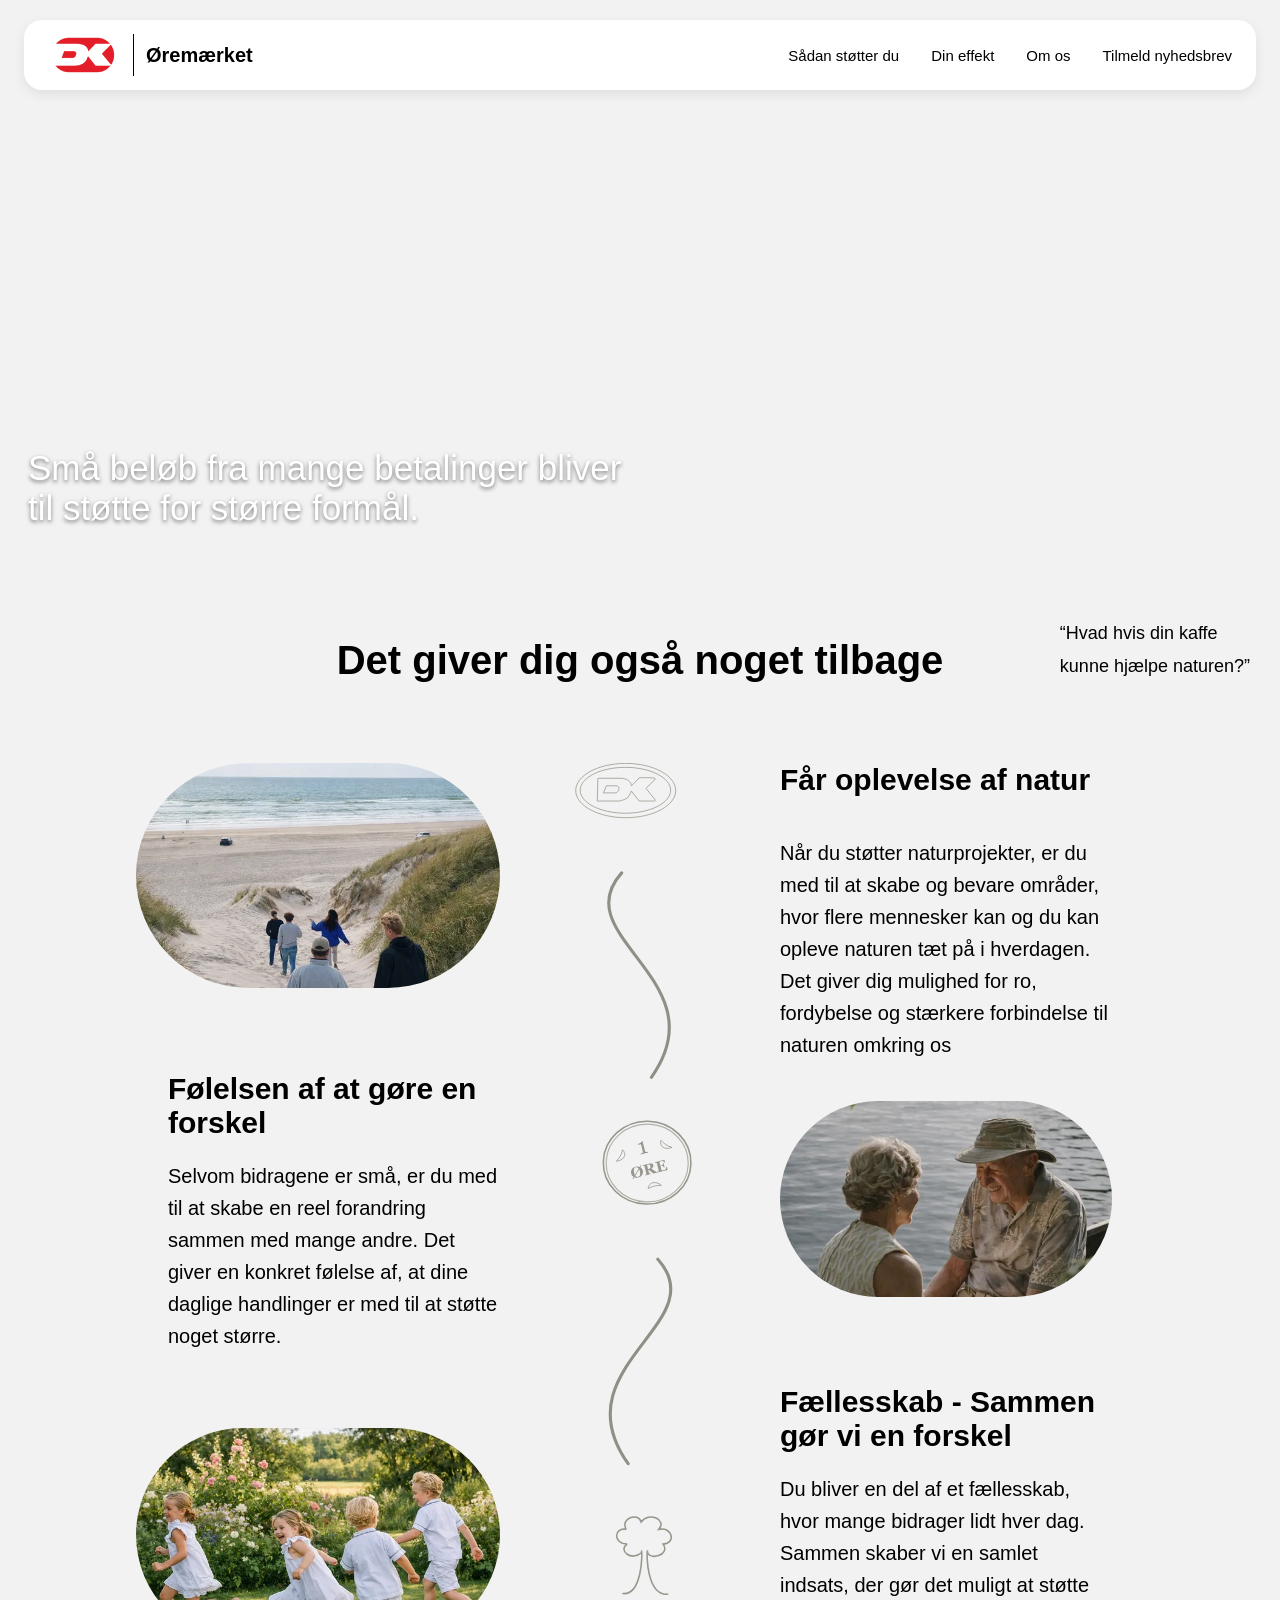
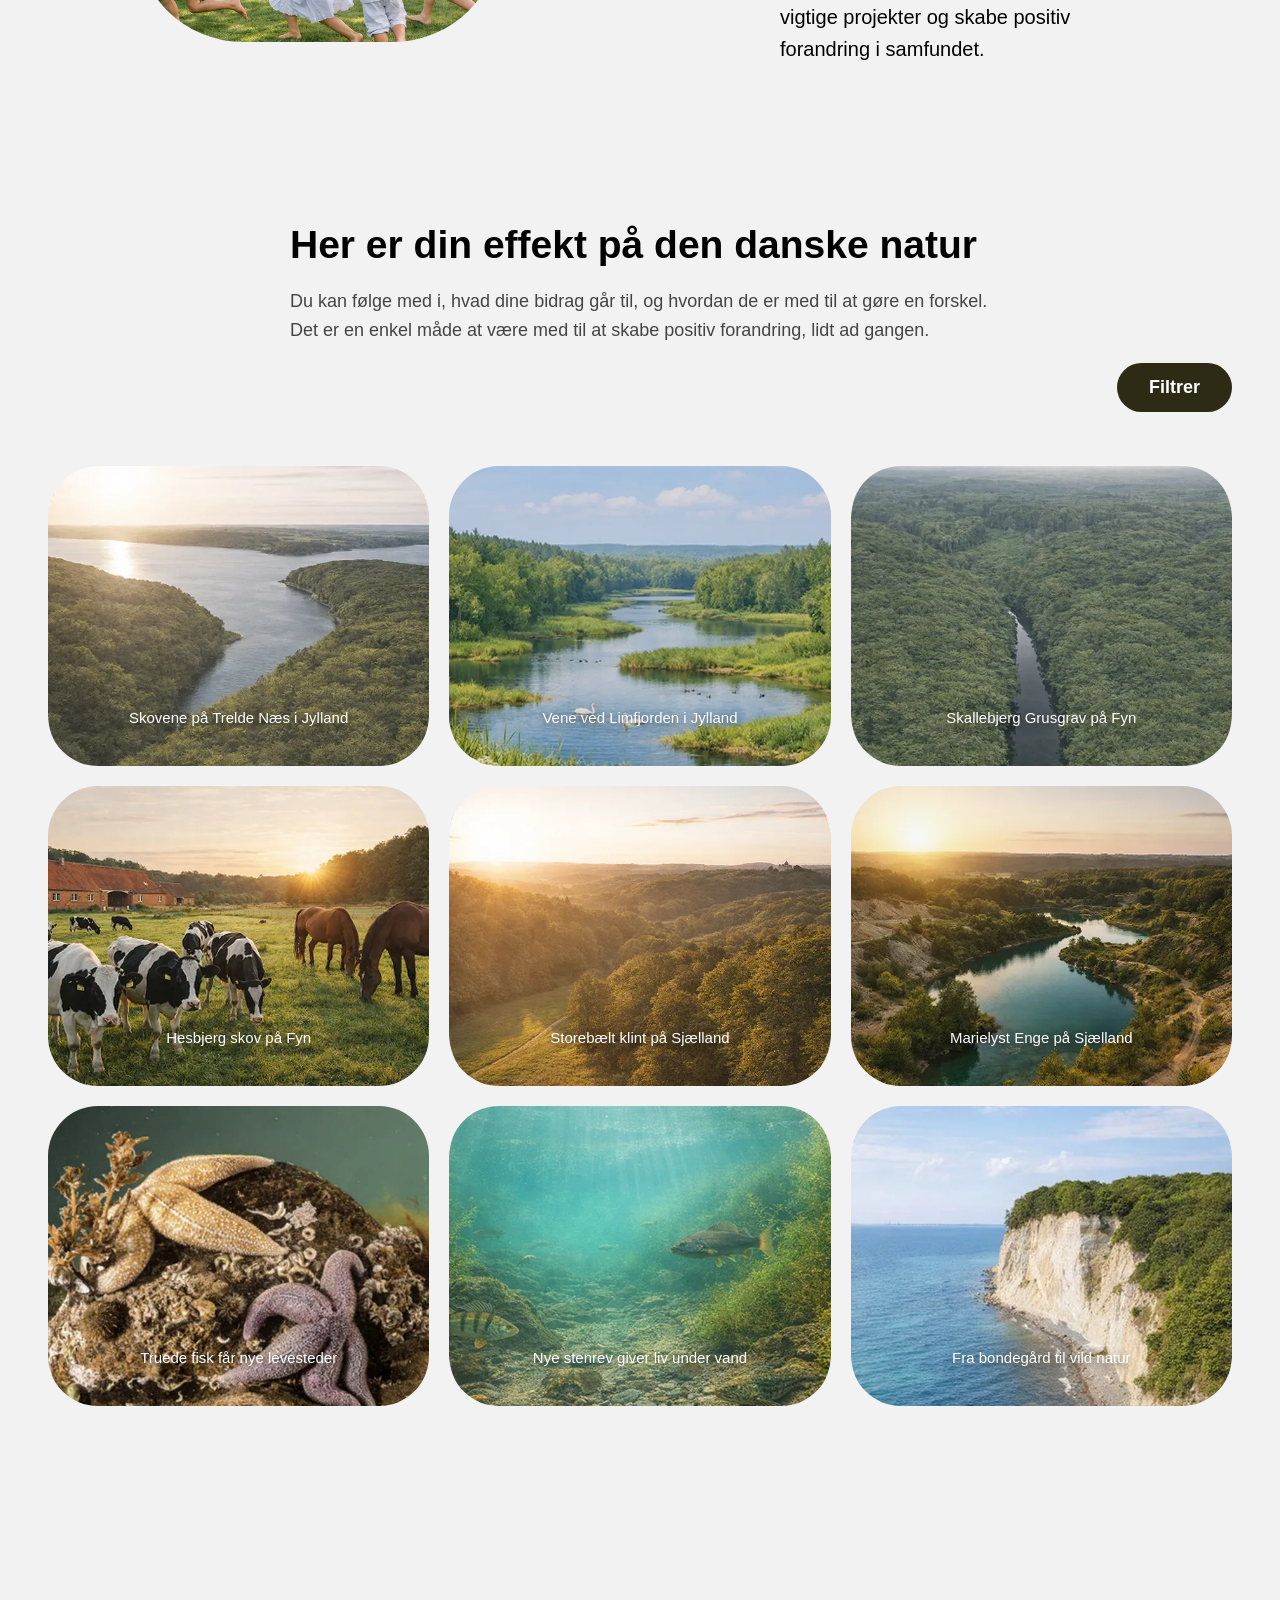
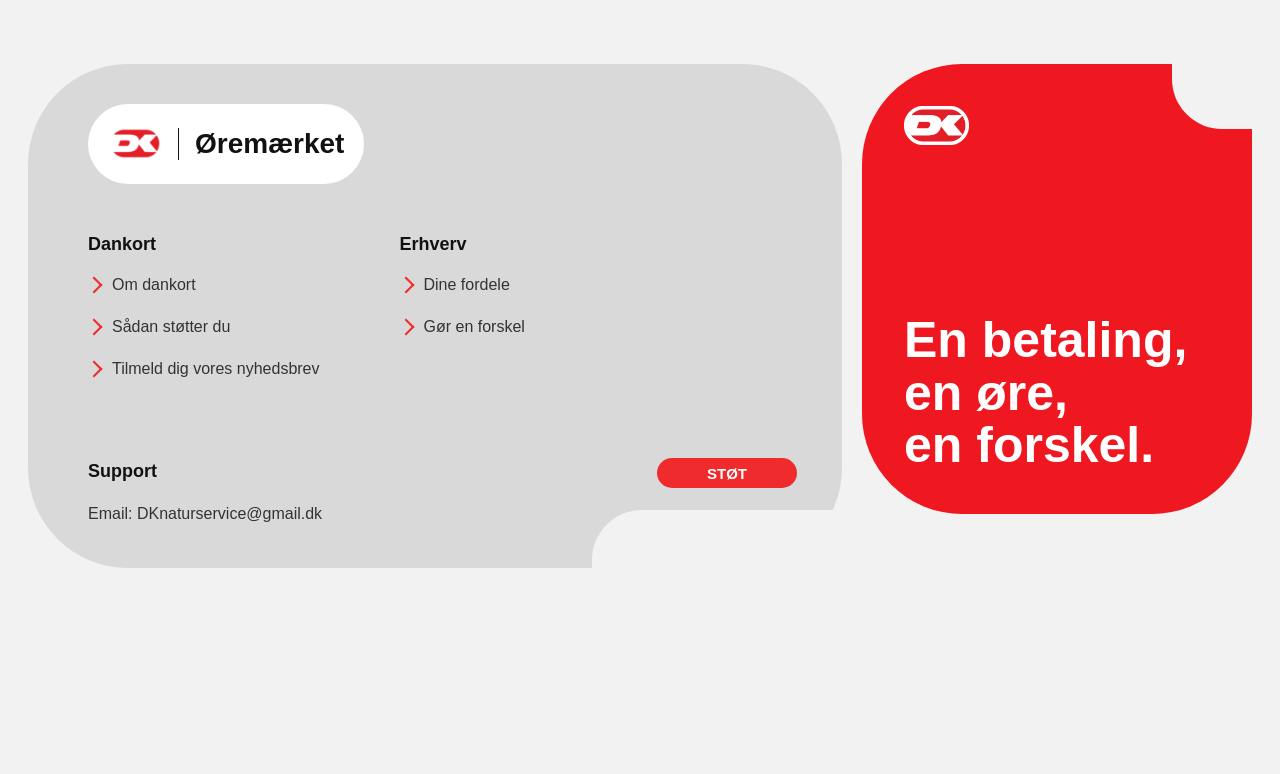
==== effekt.html @ 31a0c57f "Merge branch 'main' into cecilie" ====
<!doctype html>
<html lang="en">
  <head>
    <meta charset="UTF-8" />
    <meta name="viewport" content="width=device-width, initial-scale=1.0" />
    <title>Din Effekt</title>
    <link rel="stylesheet" href="css/effekt.css" />
    <link rel="stylesheet" href="css/general.css" />
    <link rel="stylesheet" href="css/layout.css" />
    <script src="js/effekt.js" defer></script>
    <link rel="icon" type="image/png" sizes="16x16" href="img/favicon-16x16.png" />
  </head>
  <body>
    <header class="top-header">
      <div class="header-inner">
        <a href="/" class="logo">
          <img src="img/DK_Logo_CMYK 2.svg" alt="Øremærket Logo" />
          <span> Øremærket</span>
        </a>

        <button class="burger" id="burgerBtn">
          <span></span>
          <span></span>
          <span></span>
        </button>

        <nav class="nav" id="navMenu">
          <a class="stoet" href="stoet.html">Sådan støtter du</a>
          <a class="effekt" href="effekt.html">Din effekt</a>
          <a class="om-os" href="omos.html">Om os</a>
          <a class="nyhedsbrev" href="forms.html">Tilmeld nyhedsbrev</a>
        </nav>
      </div>
    </header>
    <main>
      <section>
        <div class="video-box">
          <video autoplay muted loop playsinline>
            <source src="img/herovideo.mp4" type="" />
          </video>

          <div class="video-text">Små beløb fra mange betalinger bliver <br />til støtte for større formål.<br /></div>
        </div>
        <div class="quote-text">
          <p>“Hvad hvis din kaffe <br />kunne hjælpe naturen?” <br /></p>
        </div>
      </section>
      <section class="benefits">
        <h1>Det giver dig også noget tilbage</h1>

        <div class="layout">
          <!-- Venstre side -->
          <div class="left-column">
            <div class="content">
              <img src="img/billede1.webp" alt="" />
              <div class="tekst">
                <h2>Følelsen af at gøre en forskel</h2>
                <p>Selvom bidragene er små, er du med til at skabe en reel forandring sammen med mange andre. Det giver en konkret følelse af, at dine daglige handlinger er med til at støtte noget større.</p>
              </div>
            </div>

            <div class="content">
              <img class="lastimg" src="img/billede2.webp" alt="" />
            </div>
          </div>

          <!-- MIDTER SVG -->
          <div class="center-svg">
            <img src="img/figur1.svg" alt="" />
          </div>

          <!-- Højre side -->
          <div class="right-column">
            <div class="content">
              <h2>Får oplevelse af natur</h2>

              <p>
                Når du støtter naturprojekter, er du med til at skabe og bevare områder, hvor flere mennesker kan og du kan opleve naturen tæt på i hverdagen. Det giver dig mulighed for ro, fordybelse og stærkere forbindelse til naturen omkring os
              </p>

              <img class="bille" src="img/billede3.webp" alt="" />
            </div>

            <div class="content">
              <div class="lasttekst">
                <h2>Fællesskab - Sammen gør vi en forskel</h2>
                <p>Du bliver en del af et fællesskab, hvor mange bidrager lidt hver dag. Sammen skaber vi en samlet indsats, der gør det muligt at støtte vigtige projekter og skabe positiv forandring i samfundet.</p>
              </div>
            </div>
          </div>
        </div>
      </section>
      <section class="nature-section">
        <div>
          <div class="nature-text">
            <h2>Her er din effekt på den danske natur</h2>

            <p>Du kan følge med i, hvad dine bidrag går til, og hvordan de er med til at gøre en forskel. Det er en enkel måde at være med til at skabe positiv forandring, lidt ad gangen.</p>
          </div>

          <button class="filter-btn">Filtrer</button>
        </div>

        <div class="nature-grid">
          <div class="nature-card">
            <img src="img/kat1.webp" alt="" />
            <p>Skovene på Trelde Næs i Jylland</p>
          </div>

          <div class="nature-card">
            <img src="img/kat2.webp" alt="" />
            <p>Vene ved Limfjorden i Jylland</p>
          </div>

          <div class="nature-card">
            <img src="img/kat3.webp" alt="" />
            <p>Skallebjerg Grusgrav på Fyn</p>
          </div>

          <div class="nature-card">
            <img src="img/kat4.webp" alt="" />
            <p>Hesbjerg skov på Fyn</p>
          </div>

          <div class="nature-card">
            <img src="img/kat5.webp" alt="" />
            <p>Storebælt klint på Sjælland</p>
          </div>

          <div class="nature-card">
            <img src="img/kat6.webp" alt="" />
            <p>Marielyst Enge på Sjælland</p>
          </div>

          <div class="nature-card">
            <img src="img/kat7.webp" alt="" />
            <p>Truede fisk får nye levesteder</p>
          </div>

          <div class="nature-card">
            <img src="img/kat8.webp" alt="" />
            <p>Nye stenrev giver liv under vand</p>
          </div>

          <div class="nature-card">
            <img src="img/kat9.webp" alt="" />
            <p>Fra bondegård til vild natur</p>
          </div>
        </div>
      </section>
      <div class="popup" id="popup">
        <div class="popup-content"></div>
      </div>
    </main>
    <footer class="footer">
      <div class="footer-container">
        <div class="footer-left">
          <div class="footer-logo-box">
            <img src="img/DK_Logo_CMYK 2.svg" alt="logo" class="logo-icon" />

            <span class="logo-text">Øremærket</span>
          </div>

          <div class="footer-columns">
            <div class="footer-column">
              <h4>Dankort</h4>

              <a href="omos.html">
                <span class="arrow"></span>
                Om dankort
              </a>

              <a href="stoet.html">
                <span class="arrow"></span>
                Sådan støtter du
              </a>

              <a href="forms.html">
                <span class="arrow"></span>
                Tilmeld dig vores nyhedsbrev
              </a>
            </div>

            <div class="footer-column">
              <h4>Erhverv</h4>

              <a href="omos.html">
                <span class="arrow"></span>
                Dine fordele
              </a>

              <a href="stoet.html">
                <span class="arrow"></span>
                Gør en forskel
              </a>
            </div>

            <div class="footer-column">
              <h4>Support</h4>
              <p>Email: DKnaturservice@gmail.dk</p>
            </div>
          </div>

          <button class="support-btn">STØT</button>
        </div>

        <div class="footer-right">
          <img src="img/DK_Logo_CMYK 2.svg" alt="logo" class="right-logo" />

          <h2>
            En betaling, en øre, <br />
            en forskel.
          </h2>
        </div>
      </div>
    </footer>
  </body>
</html>
---- css/effekt.css ----
body {
  background-color: #f2f2f2;
}
.video-box {
  position: relative;
  width: 100%;
  height: 550px;
  overflow: hidden;
  border-radius: 20px 20px 0px 20px;
}

.video-box video {
  width: 100%;
  height: 100%;
  object-fit: cover;
  display: block;
}

.video-text {
  position: absolute;
  bottom: 30px;
  left: 20px;
  color: white;
  font-size: 35px;
  text-shadow: 0 2px 4px rgba(0, 0, 0, 0.5);
}

.video-box::after {
  content: "";
  position: absolute;
  right: 0;
  bottom: -40px;
  height: 100px;
  width: 200px;
  background: #f2f2f2;
  border-top-left-radius: 40px;
}

.video-box {
  position: relative;
}

.quote-text {
  position: absolute;
  bottom: 200px;
  right: 30px;
  font-size: clamp(14px, 2vw, 20px);
  max-width: 80vw;
  word-wrap: break-word;
}

@media (min-width: 800px) {
  body {
    background-color: #f2f2f2;
  }
  .video-box {
    position: relative;
    width: 100%;
    height: 550px;
    overflow: hidden;
    border-radius: 20px 20px 0px 20px;
  }

  .video-box video {
    width: 100%;
    height: 100%;
    object-fit: cover;
    display: block;
  }

  .video-text {
    position: absolute;
    bottom: 30px;
    left: 20px;
    color: white;
    font-size: 35px;
    text-shadow: 0 2px 4px rgba(0, 0, 0, 0.5);
  }

  .video-box::after {
    content: "";
    position: absolute;
    right: 0;
    bottom: -40px;
    height: 120px;
    width: 250px;

    background: #f2f2f2;
    border-top-left-radius: 40px;
  }

  .video-box {
    position: relative;
  }

  .quote-text {
    position: absolute;
    bottom: 200px;
    right: 30px;
    font-size: clamp(14px, 2vw, 20px);
    max-width: 80vw;
    word-wrap: break-word;
  }

  /* midterdel */

  .benefits h1 {
    text-align: center;
    font-size: 40px;
    margin-bottom: 80px;
    margin-top: 2em;
  }

  .layout {
    display: grid;
    grid-template-columns: 1fr 180px 1fr;
    gap: 50px;
    align-items: start;
    margin: 3em;
  }

  .left-column,
  .right-column {
    display: flex;
    flex-direction: column;
    gap: 120px;
    margin-right: 7em;
    justify-content: center;
    align-items: center;
  }

  .left-column {
    margin-left: 5em;
    margin-right: -0em;
  }

  .content {
    display: flex;
    flex-direction: column;
    gap: 20px;
  }

  .content img {
    width: 100%;
    border-radius: 150px;
    object-fit: cover;
  }

  .content h2 {
    font-size: 30px;
    margin: 0;
  }

  .content p {
    font-size: 20px;
    line-height: 1.6;
  }

  .center-svg {
    display: flex;
    justify-content: center;
  }

  .center-svg img {
    width: 300px;
    height: 52em;
  }
  .tekst {
    margin-left: 2em;
    margin-top: 4em;
  }
  .lasttekst {
    margin-top: -2em;
  }
  .lastimg {
    margin-top: -4em;
  }

  /* sidste del */

  .nature-section {
    max-width: 1200px;
    margin: 0 auto;
    padding: 60px 40px;
    font-family: sans-serif;
  }

  .nature-text {
    max-width: 700px;
    justify-content: center;
    margin: 0 auto;
  }

  .nature-text h2 {
    font-size: 39px;
    margin-bottom: 20px;
  }

  .nature-text p {
    font-size: 18px;
    line-height: 1.6;
    color: #444;
  }

  .filter-btn {
    display: flex;
    background: #2d2b16;
    color: white;
    border: none;
    padding: 14px 32px;
    border-radius: 999px;
    font-size: 18px;
    font-weight: 600;
    cursor: pointer;
    margin-left: auto;
    margin-bottom: 3em;
  }

  .nature-grid {
    display: grid;
    grid-template-columns: repeat(3, 1fr);
    gap: 20px;
  }

  .nature-card {
    position: relative;
    overflow: hidden;
    border-radius: 50px;
  }

  .nature-card img {
    width: 100%;
    height: 300px;
    object-fit: cover;
    display: block;
  }

  .nature-card p {
    position: absolute;
    text-align: center;
    bottom: 20px;
    left: 18px;
    right: 18px;
    color: white;
    font-size: 15px;
    text-shadow: 0 2px 10px rgba(0, 0, 0, 0.5);
  }

  /* pop-up boks */

  .popup {
    position: fixed;
    top: 0;
    left: 0;

    width: 100%;
    height: 100%;

    background: rgba(0, 0, 0, 0.6);

    display: none;

    justify-content: center;
    align-items: center;

    z-index: 1000;
  }

  .popup-content {
    background: white;
    padding: 40px;
    width: 500px;
    border-radius: 30px;
    position: relative;
  }

  #closePopup {
    position: absolute;
    top: 10px;
    right: 20px;

    font-size: 35px;
    cursor: pointer;
  }

  .nature-card {
    cursor: pointer;
  }

  /* popup */
  .popup {
    position: fixed;
    inset: 0;
    background: rgba(0, 0, 0, 0.35); /* gennemsigtig mørk baggrund */
    display: none;
    justify-content: center;
    align-items: center;
    z-index: 9999;
  }

  .popup-content {
    background: white;
    width: 90%;
    max-width: 600px;
    padding: 2rem;
    border-radius: 12px;
    box-shadow: 0 10px 40px rgba(0, 0, 0, 0.2);
    max-height: 85vh;
    overflow-y: auto;
    position: relative;
  }

  #closePopup {
    position: absolute;
    top: 15px;
    right: 20px;
    font-size: 28px;
    cursor: pointer;
  }
}
---- css/general.css ----
footer {
  width: 100%;
  background: #f2f2f2;
  display: flex;
  justify-content: center;
  padding: 20px;
  box-sizing: border-box;
}

.footer-container {
  width: 100%;
  max-width: 1400px;
  display: flex;
  flex-direction: column;
  gap: 20px;
}

.footer-left {
  flex: 1;
  background: #d9d9d9;
  border-radius: 40px;
  padding: 30px 24px;
  position: relative;
  box-sizing: border-box;
}
.footer-columns {
  display: flex;
  flex-wrap: wrap;
}

.footer-left::after {
  content: "";
  position: absolute;
  right: 0;
  bottom: -40px;
  width: 180px;
  height: 90px;
  background: #f2f2f2;
  border-top-left-radius: 40px;
}

.footer-logo-box {
  width: fit-content;
  min-height: 56px;
  background: #fff;
  border-radius: 999px;
  display: flex;
  align-items: center;
  gap: 16px;
  padding: 12px 20px;
  margin-bottom: 40px;
}

.logo-icon {
  width: 54px;
  flex-shrink: 0;
}

.logo-text {
  font-size: 28px;
  font-weight: 600;
  color: #111;
  border-left: #111 1px solid;
  padding-left: 16px;
}

.footer-columns {
  display: flex;
  flex-direction: column;
  gap: 35px;
}

.footer-column {
  display: flex;
  flex-direction: column;
  gap: 18px;
}

.footer-column h4 {
  font-size: 18px;
  font-weight: 700;
  color: #111;
  margin: 0;
}

.footer-column a {
  text-decoration: none;
  color: #333;
  font-size: 16px;
  display: flex;
  align-items: flex-start;
  gap: 12px;
  line-height: 1.5;
  transition: 0.2s ease;
}

.footer-column a:hover {
  color: #fe4d50;
}

.footer-column p {
  font-size: 16px;
  color: #333;
  margin: 0;
}

.arrow {
  width: 10px;
  height: 10px;
  border-top: 2px solid #ef2b2d;
  border-right: 2px solid #ef2b2d;
  transform: rotate(45deg);
  margin-top: 6px;
  flex-shrink: 0;
}

.support-btn {
  margin-top: 40px;
  width: 100%;
  max-width: 180px;
  height: 44px;
  border: none;
  border-radius: 999px;
  background: #ef2b2d;
  color: #fff;
  font-size: 15px;
  font-weight: 700;
  cursor: pointer;
  transition: 0.2s ease;
}

.support-btn:hover {
  background-color: #ff6a6d;
}

.footer-right {
  width: 100%;
  background: #ef1820;
  border-radius: 40px;
  padding: 30px 24px;
  position: relative;
  overflow: hidden;
  display: flex;
  flex-direction: column;
  justify-content: space-between;
  box-sizing: border-box;
  min-height: 260px;
}

.footer-right::before {
  content: "";
  position: absolute;
  top: 0;
  right: 0;
  width: 120px;
  height: 60px;
  background: #f2f2f2;
  border-bottom-left-radius: 40px;
}

.right-logo {
  width: 65px;
  position: relative;
  z-index: 2;
}

.footer-right h2 {
  color: #fff;
  font-size: clamp(28px, 6vw, 50px);
  line-height: 1.05;
  font-weight: 700;
  margin: 0;
  position: relative;
  z-index: 2;
  max-width: 300px;
}
.support-btn {
  margin-top: 40px;
  width: 140px;
  height: 42px;
}

@media (min-width: 800px) {
  footer {
    min-height: 100vh;
    align-items: center;
  }

  .footer-container {
    flex-direction: row;
    align-items: stretch;
  }

  .footer-left {
    border-radius: 100px;
    padding: 40px 60px;
  }

  .footer-left::after {
    width: clamp(160px, 20vw, 250px);
    height: clamp(90px, 10vw, 130px);
    bottom: -70px;
    border-top-left-radius: 50px;
  }

  .footer-columns {
    flex-direction: row;
    gap: 80px;
    margin-top: 50px;
  }

  .footer-right {
    max-width: 390px;

    border-radius: 100px 0 100px 100px;
    padding: 42px;
  }
  .footer-right {
    align-self: flex-start;
    height: 450px;
    flex-shrink: 0;
  }

  .footer-right::before {
    width: 100px;
    height: 70px;
    right: -20px;
    top: -5px;
    border-bottom-left-radius: 50px;
  }

  .support-btn {
    position: absolute;
    right: 45px;
    bottom: 80px;
    width: 140px;
    height: 30px;
    border: none;
    border-radius: 999px;
    background: #ef2b2d;
    color: #fff;
    font-size: 15px;
    font-weight: 700;
    cursor: pointer;
    z-index: 2;
  }
}
---- css/layout.css ----
body {
  font-family: "Raleway", sans-serif;
}

.top-header {
  position: absolute;
  top: 16px;
  left: 16px;
  right: 16px;
  z-index: 1000;
}

.header-inner {
  position: relative;
  background: white;
  border-radius: 18px;
  padding: 16px;
  display: flex;
  flex-wrap: wrap;
  align-items: center;
  justify-content: space-between;
  box-shadow: 0 4px 12px rgba(0, 0, 0, 0.08);
}

.header-inner1 {
  position: relative;
  background: #d9d9d9;
  border-radius: 18px;
  padding: 16px;
  display: flex;
  flex-wrap: wrap;
  align-items: center;
  justify-content: space-between;
  box-shadow: 0 4px 12px rgba(0, 0, 0, 0.08);
}

.logo {
  display: flex;
  align-items: center;
  gap: 12px;
  text-decoration: none;
  color: #000;
  font-family: sans-serif;
  font-size: 20px;
  font-weight: 600;
}

.logo img {
  height: 42px;
  width: auto;
}

.burger {
  width: 42px;
  height: 42px;
  border: none;
  background: transparent;
  cursor: pointer;
  display: flex;
  flex-direction: column;
  justify-content: center;
  gap: 5px;
}

.burger span {
  width: 24px;
  height: 2px;
  background: #000;
  border-radius: 10px;
  transition: 0.3s;
}

.burger.active span:nth-child(1) {
  transform: rotate(45deg) translate(5px, 5px);
}

.burger.active span:nth-child(2) {
  opacity: 0;
}

.burger.active span:nth-child(3) {
  transform: rotate(-45deg) translate(5px, -5px);
}

.nav {
  width: 100%;
  display: none;
  flex-direction: column;
  gap: 14px;
  margin-top: 20px;
}

.nav.active {
  display: flex;
}

.nav a {
  text-decoration: none;
  color: #000;

  font-family: sans-serif;
  font-size: 15px;
  font-weight: 500;
}
.streg {
  font-size: 30px;
}
header img {
  border-right: #000 solid 1px;
  padding-right: 15px;
}
.stoet:hover:hover {
  transform: scale(0.7);
}
.omos:hover {
  transform: scale(0.7);
}
.effekt:hover {
  transform: scale(0.7);
}
.nyhedsbrev:hover {
  transform: scale(0.7);
}
.stoet:hover,
.effekt:hover,
.nyhedsbrev:hover,
.omos:hover {
  font-weight: 600;
  transition: all 0.2s ease;
}

img {
  width: 100%;
}

.hero {
  position: relative;
  width: 100%;
  height: 100vh;
  overflow: hidden;
}

.hero-image {
  width: 100%;
  height: 100%;
  object-fit: cover;
  display: block;
}

.top-header {
  position: absolute;
  top: 20px;
  left: 20px;
  right: 20px;
  z-index: 10;
}

.hero-content {
  position: absolute;
  left: 35%;
  top: 70%;
  transform: translate(-50%, -50%);
  z-index: 5;
  color: black;
  text-align: left;
}

/* tekst */
h1 {
  font-family: "Raleway", sans-serif;
  font-size: 40px;
  font-weight: 700;
  margin-top: 4em;
  text-align: center;
}

h2 {
  font-family: "Raleway", sans-serif;
  font-weight: 600;
  font-size: 26px;
  margin-top: 30px;
}

p {
  font-family: "Raleway", sans-serif;
  font-size: 18px;
  line-height: 1.8;
}

@media (min-width: 800px) {
  /* header */
  .top-header {
    top: 20px;
    left: 24px;
    right: 24px;
  }

  .header-inner {
    padding: 14px 24px;
    flex-wrap: nowrap;
  }

  .burger {
    display: none;
  }

  .nav {
    width: auto;
    display: flex;
    flex-direction: row;
    align-items: center;
    gap: 32px;
    margin-top: 0;
  }
  .stoet:hover:hover {
    transform: scale(1.1);
  }
  .omos:hover {
    transform: scale(1.1);
  }
  .effekt:hover {
    transform: scale(1.1);
  }
  .nyhedsbrev:hover {
    transform: scale(1.1);
  }
  .stoet:hover,
  .effekt:hover,
  .nyhedsbrev:hover {
    font-weight: 600;
    transition: all 0.2s ease;
  }
  .streg {
    font-size: 30px;
  }
  header img {
    border-right: #000 solid 1px;
    padding-right: 15px;
    width: 100%;
  }

  .hero-content {
    position: absolute;
    left: 35%;
    top: 70%;
    transform: translate(-50%, -50%);
    z-index: 5;
    color: black;
    text-align: left;
  }

  .hero-content h1 {
    font-size: 64px;
    margin-bottom: 16px;
  }
}
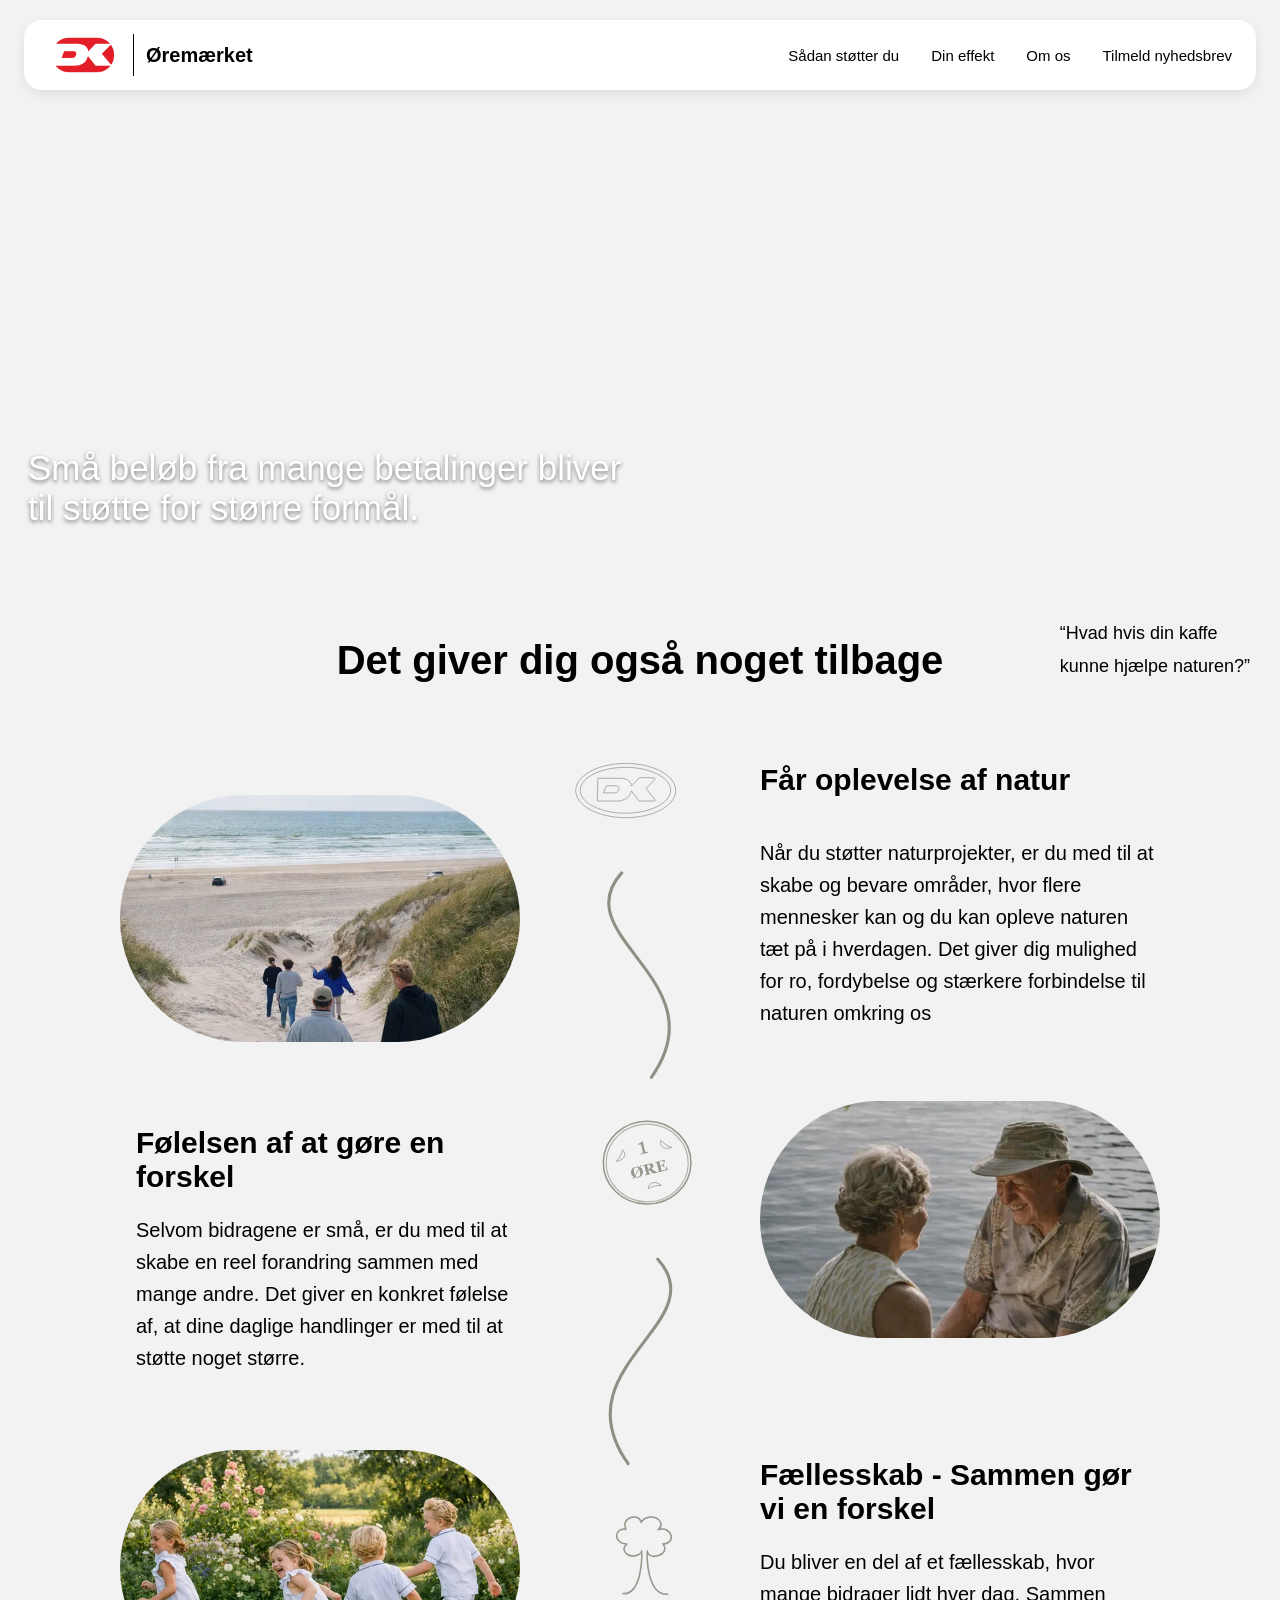
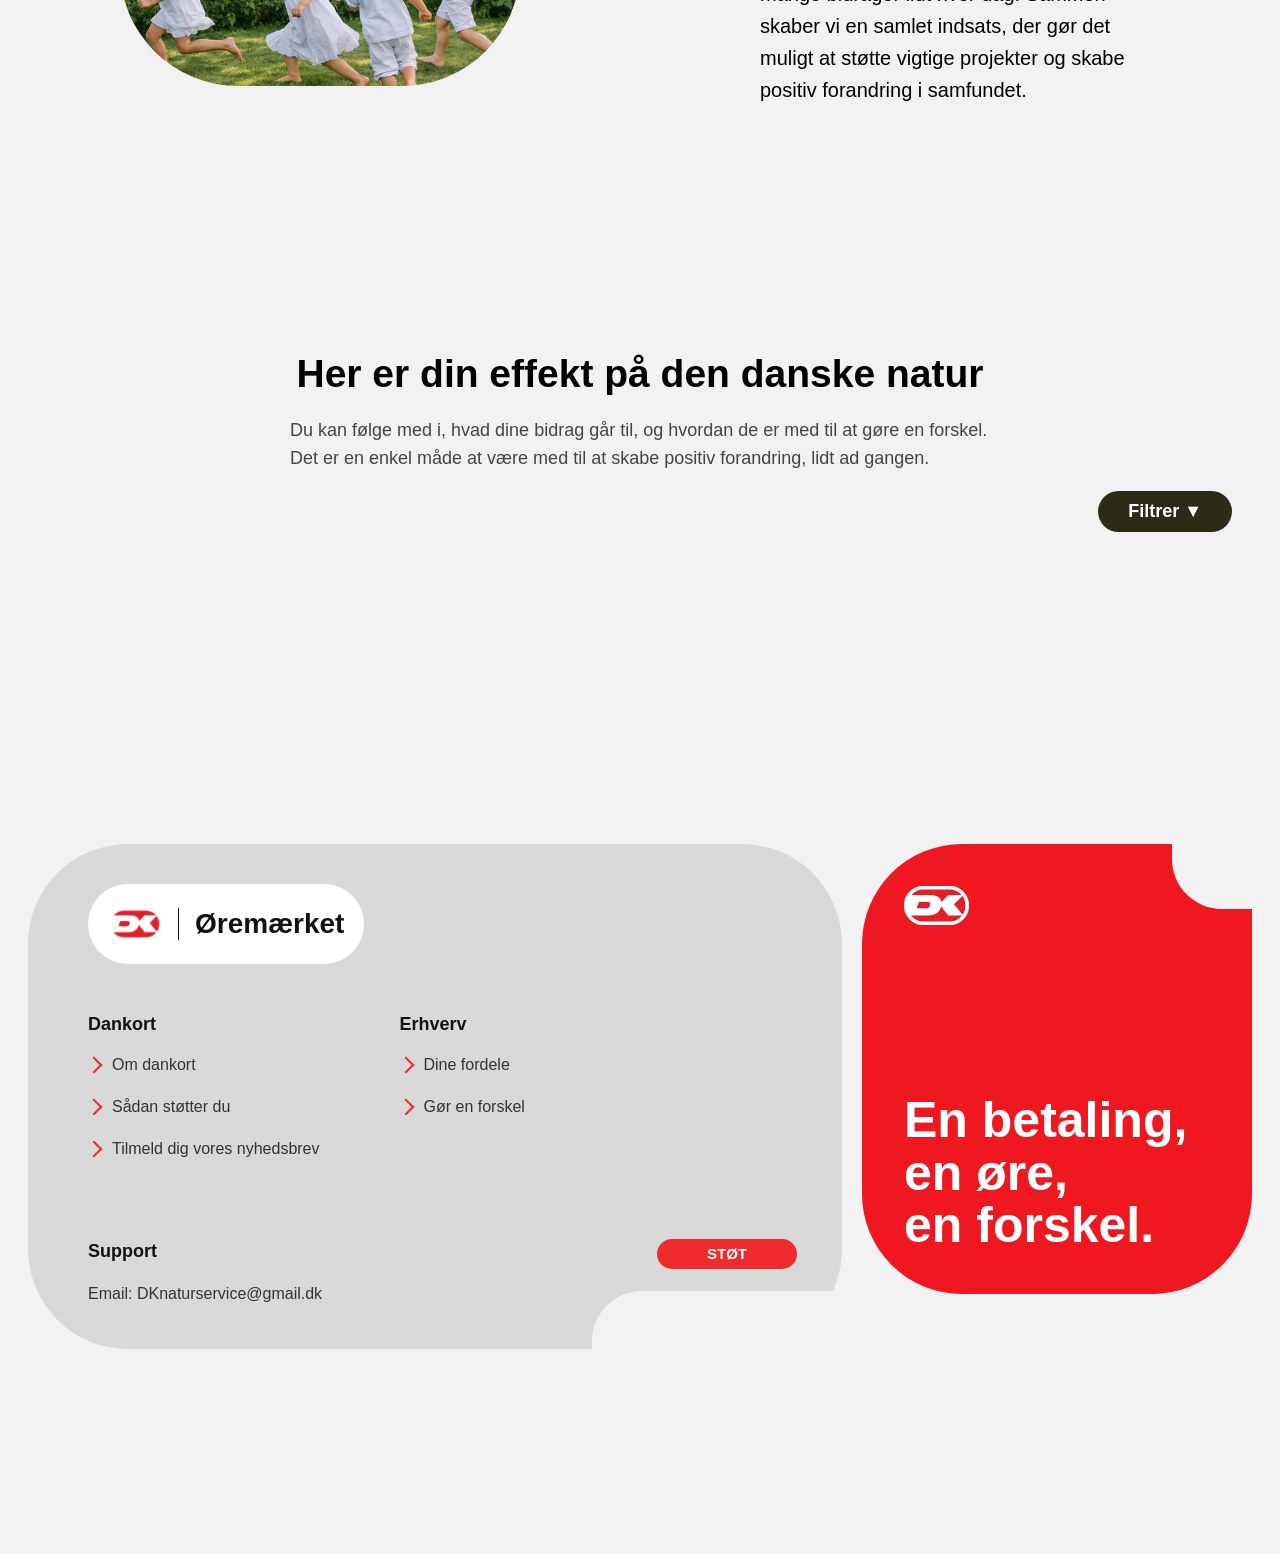
==== commit 98fac95f: "sidstecommit" ====
--- a/effekt.html
+++ b/effekt.html
@@ -8,7 +8,6 @@
     <link rel="stylesheet" href="css/general.css" />
     <link rel="stylesheet" href="css/layout.css" />
     <script src="js/effekt.js" defer></script>
-    <link rel="icon" type="image/png" sizes="16x16" href="img/favicon-16x16.png" />
   </head>
   <body>
     <header class="top-header">
@@ -27,8 +26,8 @@
         <nav class="nav" id="navMenu">
           <a class="stoet" href="stoet.html">Sådan støtter du</a>
           <a class="effekt" href="effekt.html">Din effekt</a>
-          <a class="om-os" href="omos.html">Om os</a>
-          <a class="nyhedsbrev" href="forms.html">Tilmeld nyhedsbrev</a>
+          <a class="om-os" href="om-os.html">Om os</a>
+          <a class="nyhedsbrev" href="nyhedsbrev.html">Tilmeld nyhedsbrev</a>
         </nav>
       </div>
     </header>
@@ -98,11 +97,19 @@
             <p>Du kan følge med i, hvad dine bidrag går til, og hvordan de er med til at gøre en forskel. Det er en enkel måde at være med til at skabe positiv forandring, lidt ad gangen.</p>
           </div>
 
-          <button class="filter-btn">Filtrer</button>
+          <div class="filter-container">
+            <button class="filter-btn">Filtrer ▼</button>
+            <div class="filter-menu hidden">
+              <button class="filter-option" data-area="all">Alle</button>
+              <button class="filter-option" data-area="Sjaelland">Sjælland</button>
+              <button class="filter-option" data-area="Fyn">Fyn</button>
+              <button class="filter-option" data-area="Jylland">Jylland</button>
+            </div>
+          </div>
         </div>
 
         <div class="nature-grid">
-          <div class="nature-card">
+          <!-- <div class="nature-card">
             <img src="img/kat1.webp" alt="" />
             <p>Skovene på Trelde Næs i Jylland</p>
           </div>
@@ -145,11 +152,12 @@
           <div class="nature-card">
             <img src="img/kat9.webp" alt="" />
             <p>Fra bondegård til vild natur</p>
-          </div>
+          </div> -->
         </div>
       </section>
+
       <div class="popup" id="popup">
-        <div class="popup-content"></div>
+        <!-- <div class="popup-content">JEG ER EN POPUP JEG ER EN POPUPJEG ER EN POPUPJEG ER EN POPUPJEG ER EN POPUPJEG ER EN POPUPJEG ER EN POPUPJEG ER EN POPUPJEG ER EN POPUPJEG ER EN POPUPJEG ER EN POPUP</div> -->
       </div>
     </main>
     <footer class="footer">
--- a/css/effekt.css
+++ b/css/effekt.css
@@ -1,6 +1,7 @@
 body {
   background-color: #f2f2f2;
 }
+
 .video-box {
   position: relative;
   width: 100%;
@@ -30,8 +31,9 @@
   position: absolute;
   right: 0;
   bottom: -40px;
-  height: 100px;
+  height: 120px;
   width: 200px;
+
   background: #f2f2f2;
   border-top-left-radius: 40px;
 }
@@ -47,6 +49,264 @@
   font-size: clamp(14px, 2vw, 20px);
   max-width: 80vw;
   word-wrap: break-word;
+}
+
+.benefits h1 {
+  text-align: center;
+  font-size: 30px;
+  margin-bottom: 80px;
+  margin-top: 2em;
+}
+
+.layout {
+  display: grid;
+  grid-template-columns: 1fr 180px 1fr;
+  gap: 30px;
+  align-items: start;
+  margin: 3em;
+}
+
+.left-column,
+.right-column {
+  display: flex;
+  flex-direction: column;
+  justify-content: center;
+  align-items: center;
+}
+
+.content {
+  display: flex;
+  flex-direction: column;
+}
+
+.content img {
+  width: 100%;
+  border-radius: 150px;
+  object-fit: cover;
+  margin-top: 2em;
+  margin-bottom: 2em;
+}
+
+.bille {
+  margin-top: 2em;
+}
+
+.content h2 {
+  font-size: 20px;
+  margin: 0;
+}
+
+.content p {
+  font-size: 15px;
+  line-height: 1.6;
+}
+
+.center-svg {
+  display: flex;
+  justify-content: center;
+}
+
+.center-svg img {
+  width: 200px;
+  height: 40em;
+}
+
+/* sidste del */
+
+.nature-section {
+  max-width: 1200px;
+  margin: 0 auto;
+  padding: 60px 40px;
+}
+
+.nature-text {
+  max-width: 700px;
+  margin: 0 auto;
+}
+
+.nature-text h2 {
+  font-size: 20px;
+  margin-bottom: 20px;
+  text-align: center;
+}
+
+.nature-text p {
+  font-size: 18px;
+  line-height: 1.6;
+}
+
+.nature-grid {
+  display: grid;
+  grid-template-columns: repeat(2, 300px);
+  justify-content: center;
+  gap: 20px;
+}
+
+/* popup */
+
+.nature-card {
+  position: relative;
+  overflow: hidden;
+  border-radius: 50px;
+  background-color: #f2f2f2;
+  display: flex;
+  flex-direction: column;
+  transition:
+    transform 0.3s ease,
+    box-shadow 0.3s ease;
+}
+
+.nature-card:hover {
+  transform: scale(1.05);
+  box-shadow: 0 10px 25px rgba(0, 0, 0, 0.3);
+}
+.nature-card img {
+  width: 100%;
+  height: 270px;
+  object-fit: cover;
+  display: block;
+}
+.nature-card2 {
+  position: relative;
+  overflow: hidden;
+  background-color: #f2f2f2;
+}
+
+.nature-card2 img {
+  width: 100%;
+  height: 300px;
+  object-fit: cover;
+  display: block;
+}
+
+.nature-card2 p {
+  line-height: 1.5;
+  margin-left: 1em;
+}
+
+.nature-name {
+  position: absolute;
+  text-align: center;
+  bottom: 20px;
+  left: 18px;
+  right: 18px;
+  color: white;
+  font-size: 15px;
+  text-shadow: 0 2px 10px rgba(0, 0, 0, 0.5);
+  margin: 4px 0;
+}
+
+.name {
+  position: absolute;
+  bottom: 530px;
+  left: 18px;
+  right: 18px;
+  text-align: center;
+  color: white;
+  font-size: 40px;
+  font-weight: bold;
+}
+
+.nature-card2 h2 {
+  margin-left: 0.7em;
+}
+
+.popup {
+  position: fixed;
+  inset: 0;
+  background: rgba(0, 0, 0, 0.7);
+  display: none;
+  justify-content: center;
+  align-items: center;
+  z-index: 1000;
+}
+
+.popup .nature-card2 {
+  max-width: 800px;
+  width: 100%;
+  max-height: 90vh;
+  overflow-y: auto;
+}
+.popup-grid {
+  display: grid;
+  grid-template-columns: 1fr 1fr;
+  gap: 20px;
+}
+
+.popup-info {
+  background: #c0cbca;
+  padding: 20px;
+  margin-left: 4em;
+}
+
+.popup-intro {
+  margin: 2em 0 0 2em;
+}
+.info-block {
+  margin-top: 3em;
+  margin-left: 1em;
+}
+
+.popup-info-title {
+  font-size: 25px;
+  font-weight: bold;
+  margin-left: 3.9em;
+}
+
+.popup-info p {
+  display: flex;
+  gap: 20px;
+  flex-direction: column;
+  align-items: flex-start;
+}
+
+.popup-info img {
+  width: 50px;
+  height: 50px;
+  margin-top: -3.5em;
+}
+
+.filter-menu {
+  position: absolute;
+  top: 110%;
+  right: 0;
+  z-index: 9999;
+}
+.filter-option {
+  border: #2d2b16 solid 1px;
+  padding: 7px 15px;
+  border-radius: 5em;
+  font-size: 14px;
+  font-weight: 600;
+  cursor: pointer;
+}
+.filter-option:hover {
+  background: #2d2b16;
+  color: white;
+}
+
+.hidden {
+  display: none;
+}
+.filter-btn {
+  display: flex;
+  background: #2d2b16;
+  color: white;
+  border: none;
+  padding: 10px 30px;
+  border-radius: 999px;
+  font-size: 18px;
+  font-weight: 600;
+  cursor: pointer;
+  margin-left: auto;
+  margin-bottom: 3em;
+}
+.filter-btn:hover {
+  background: #727272;
+}
+
+.filter-container {
+  position: relative;
 }
 
 @media (min-width: 800px) {
@@ -114,8 +374,6 @@
   .layout {
     display: grid;
     grid-template-columns: 1fr 180px 1fr;
-    gap: 50px;
-    align-items: start;
     margin: 3em;
   }
 
@@ -130,20 +388,30 @@
   }
 
   .left-column {
-    margin-left: 5em;
+    margin-left: clamp(0em, 5vw, 5em);
     margin-right: -0em;
   }
 
+  .right-column {
+    margin-right: clamp(0em, 5vw, 5em);
+    margin-left: 0em;
+  }
   .content {
     display: flex;
     flex-direction: column;
     gap: 20px;
   }
 
+  .lastimg {
+    position: relative;
+    top: -6em;
+  }
+
   .content img {
     width: 100%;
     border-radius: 150px;
     object-fit: cover;
+    margin-bottom: 2em;
   }
 
   .content h2 {
@@ -166,14 +434,11 @@
     height: 52em;
   }
   .tekst {
-    margin-left: 2em;
-    margin-top: 4em;
+    margin-left: 1em;
+    margin-top: 2em;
   }
   .lasttekst {
     margin-top: -2em;
-  }
-  .lastimg {
-    margin-top: -4em;
   }
 
   /* sidste del */
@@ -202,20 +467,6 @@
     color: #444;
   }
 
-  .filter-btn {
-    display: flex;
-    background: #2d2b16;
-    color: white;
-    border: none;
-    padding: 14px 32px;
-    border-radius: 999px;
-    font-size: 18px;
-    font-weight: 600;
-    cursor: pointer;
-    margin-left: auto;
-    margin-bottom: 3em;
-  }
-
   .nature-grid {
     display: grid;
     grid-template-columns: repeat(3, 1fr);
@@ -223,98 +474,6 @@
   }
 
   .nature-card {
-    position: relative;
-    overflow: hidden;
-    border-radius: 50px;
-  }
-
-  .nature-card img {
-    width: 100%;
-    height: 300px;
-    object-fit: cover;
-    display: block;
-  }
-
-  .nature-card p {
-    position: absolute;
-    text-align: center;
-    bottom: 20px;
-    left: 18px;
-    right: 18px;
-    color: white;
-    font-size: 15px;
-    text-shadow: 0 2px 10px rgba(0, 0, 0, 0.5);
-  }
-
-  /* pop-up boks */
-
-  .popup {
-    position: fixed;
-    top: 0;
-    left: 0;
-
-    width: 100%;
-    height: 100%;
-
-    background: rgba(0, 0, 0, 0.6);
-
-    display: none;
-
-    justify-content: center;
-    align-items: center;
-
-    z-index: 1000;
-  }
-
-  .popup-content {
-    background: white;
-    padding: 40px;
-    width: 500px;
-    border-radius: 30px;
-    position: relative;
-  }
-
-  #closePopup {
-    position: absolute;
-    top: 10px;
-    right: 20px;
-
-    font-size: 35px;
     cursor: pointer;
   }
-
-  .nature-card {
-    cursor: pointer;
-  }
-
-  /* popup */
-  .popup {
-    position: fixed;
-    inset: 0;
-    background: rgba(0, 0, 0, 0.35); /* gennemsigtig mørk baggrund */
-    display: none;
-    justify-content: center;
-    align-items: center;
-    z-index: 9999;
-  }
-
-  .popup-content {
-    background: white;
-    width: 90%;
-    max-width: 600px;
-    padding: 2rem;
-    border-radius: 12px;
-    box-shadow: 0 10px 40px rgba(0, 0, 0, 0.2);
-    max-height: 85vh;
-    overflow-y: auto;
-    position: relative;
-  }
-
-  #closePopup {
-    position: absolute;
-    top: 15px;
-    right: 20px;
-    font-size: 28px;
-    cursor: pointer;
-  }
-}
+}
--- a/css/general.css
+++ b/css/general.css
@@ -33,7 +33,7 @@
   position: absolute;
   right: 0;
   bottom: -40px;
-  width: 180px;
+  width: 250px;
   height: 90px;
   background: #f2f2f2;
   border-top-left-radius: 40px;
--- a/css/layout.css
+++ b/css/layout.css
@@ -226,6 +226,7 @@
   }
   .stoet:hover,
   .effekt:hover,
+  .omos:hover,
   .nyhedsbrev:hover {
     font-weight: 600;
     transition: all 0.2s ease;
@@ -233,6 +234,7 @@
   .streg {
     font-size: 30px;
   }
+
   header img {
     border-right: #000 solid 1px;
     padding-right: 15px;
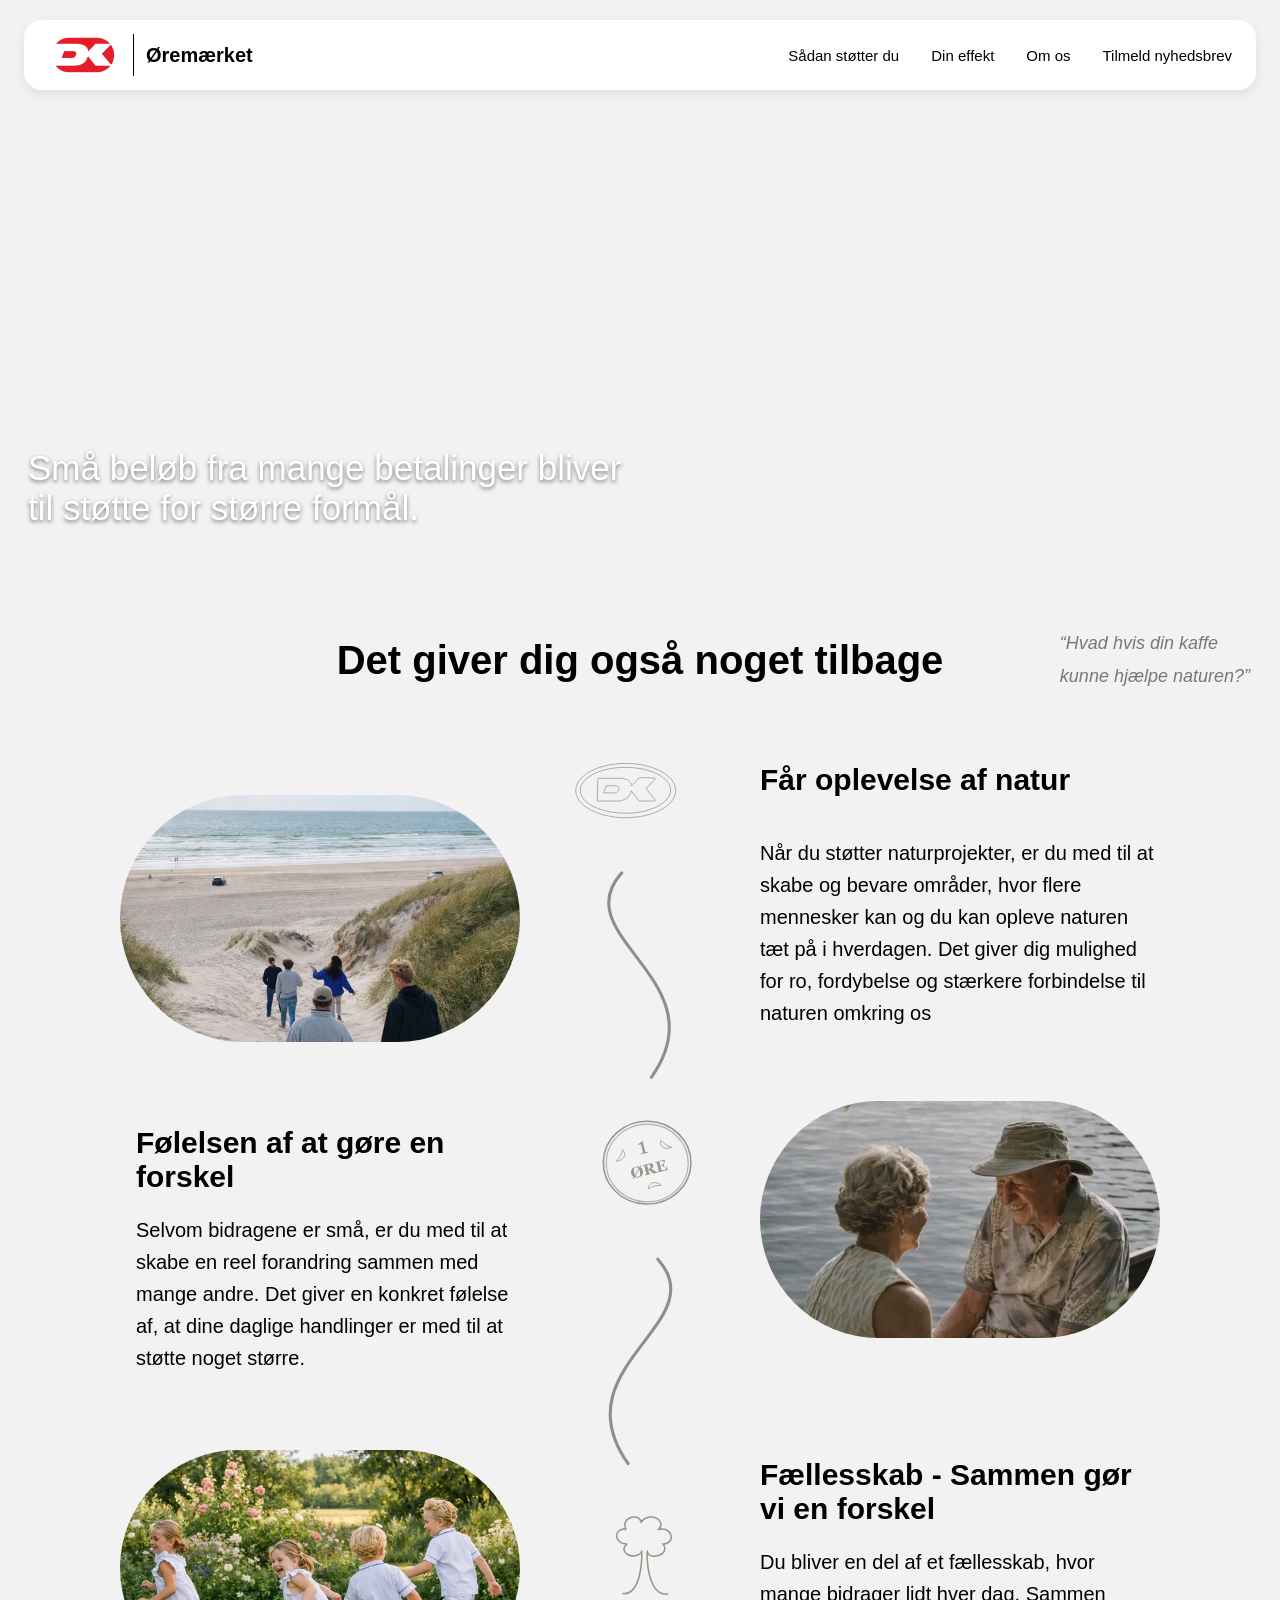
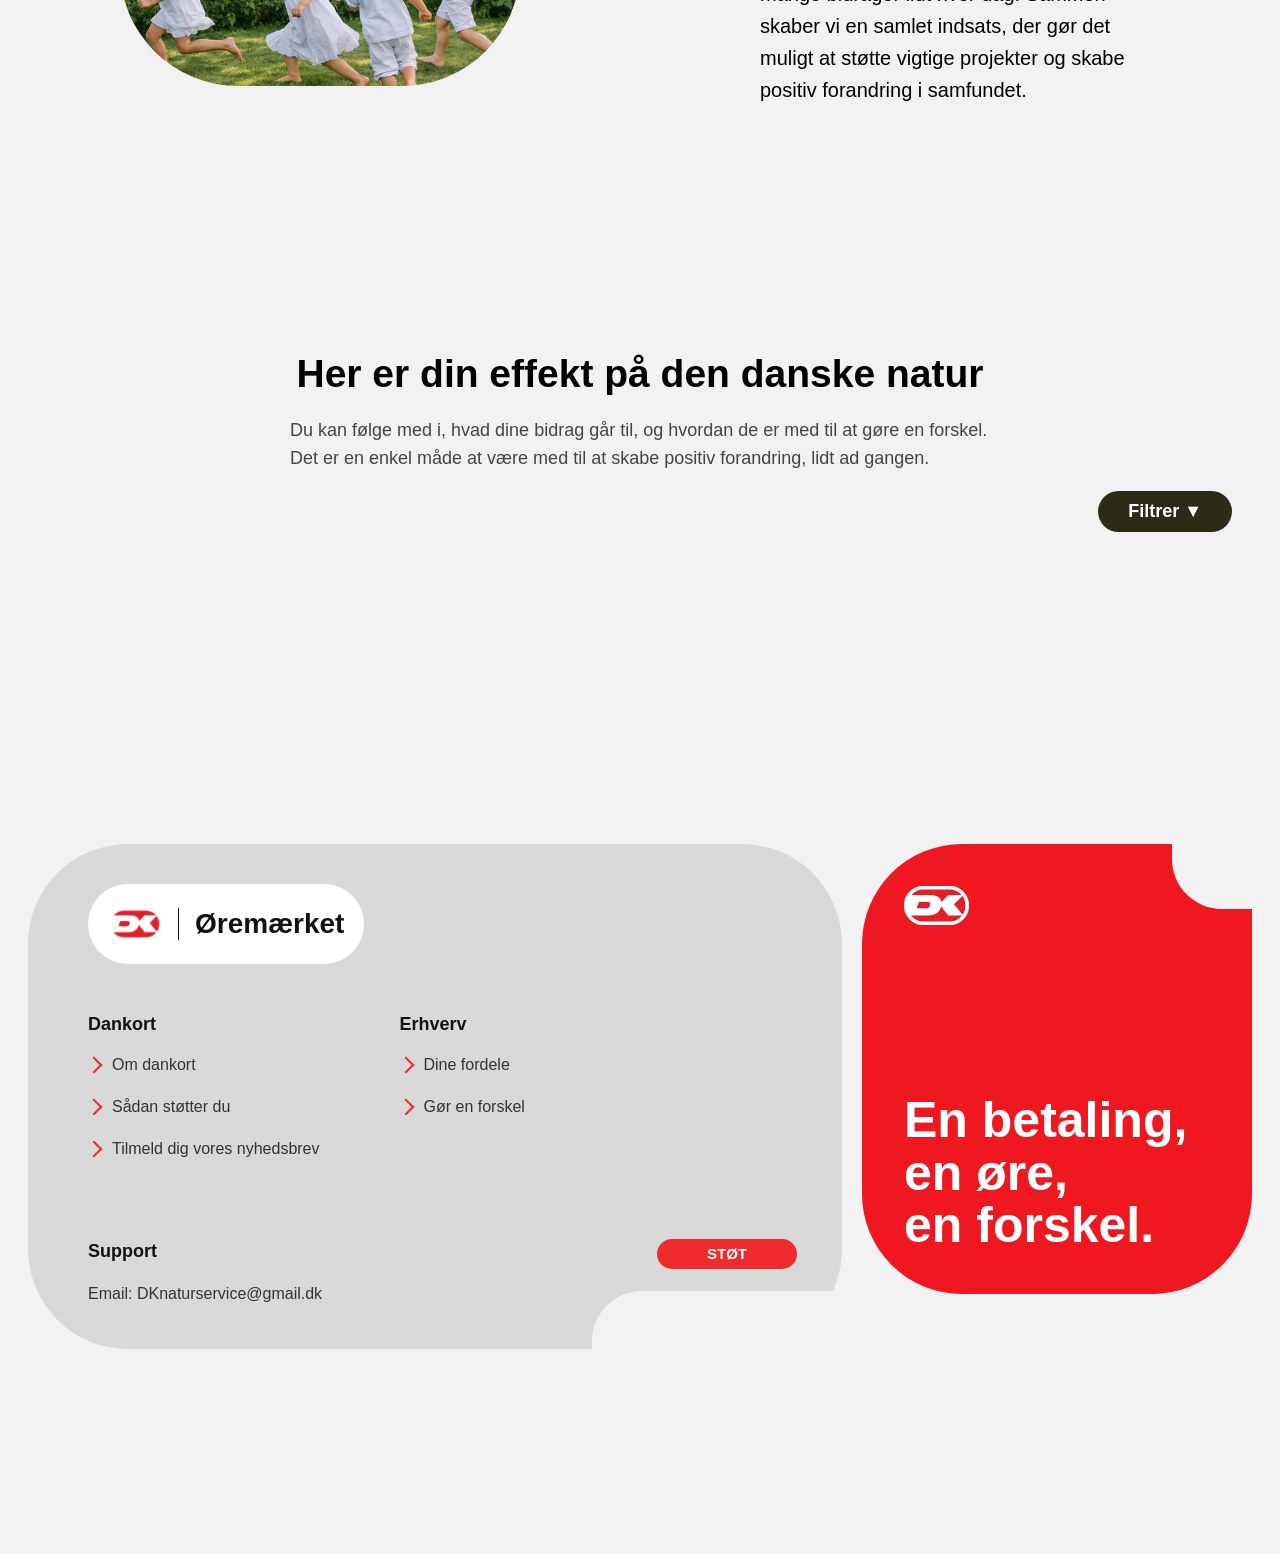
==== commit 868a3b2f: "sidstesmåædnringer" ====
--- a/effekt.html
+++ b/effekt.html
@@ -7,7 +7,9 @@
     <link rel="stylesheet" href="css/effekt.css" />
     <link rel="stylesheet" href="css/general.css" />
     <link rel="stylesheet" href="css/layout.css" />
+    <link rel="stylesheet" href="css/omos.css" />
     <script src="js/effekt.js" defer></script>
+    <link rel="icon" type="image/png" sizes="16x16" href="img/favicon-16x16.png" />
   </head>
   <body>
     <header class="top-header">
@@ -26,8 +28,8 @@
         <nav class="nav" id="navMenu">
           <a class="stoet" href="stoet.html">Sådan støtter du</a>
           <a class="effekt" href="effekt.html">Din effekt</a>
-          <a class="om-os" href="om-os.html">Om os</a>
-          <a class="nyhedsbrev" href="nyhedsbrev.html">Tilmeld nyhedsbrev</a>
+          <a class="omos" href="omos.html">Om os</a>
+          <a class="nyhedsbrev" href="forms.html">Tilmeld nyhedsbrev</a>
         </nav>
       </div>
     </header>
--- a/css/effekt.css
+++ b/css/effekt.css
@@ -44,11 +44,11 @@
 
 .quote-text {
   position: absolute;
-  bottom: 200px;
-  right: 30px;
-  font-size: clamp(14px, 2vw, 20px);
-  max-width: 80vw;
+  bottom: 190px;
+  right: 9px;
   word-wrap: break-word;
+  font-style: italic;
+  opacity: 0.5;
 }
 
 .benefits h1 {
@@ -355,11 +355,13 @@
 
   .quote-text {
     position: absolute;
-    bottom: 200px;
+    bottom: 190px;
     right: 30px;
     font-size: clamp(14px, 2vw, 20px);
     max-width: 80vw;
     word-wrap: break-word;
+    font-style: italic;
+    opacity: 0.5;
   }
 
   /* midterdel */
--- a/css/omos.css
+++ b/css/omos.css
@@ -0,0 +1,381 @@
+/* MOBIL (under 800px) */
+
+.om-os-section {
+  display: flex; /* ← gør at vertical-text står ved siden af */
+  flex-direction: row;
+  gap: 2rem;
+  background: #c0cbca;
+  padding: 40px 20px;
+
+  border-top-left-radius: 30px;
+  border-top-right-radius: 30px;
+}
+
+/* Lodret tekst – samme som desktop, bare mindre */
+.vertical-text {
+  writing-mode: vertical-rl; /* ← korrekt lodret */
+  transform: rotate(180deg); /* ← samme som desktop */
+  font-size: 30px;
+  font-weight: 700;
+  letter-spacing: 0.1em;
+
+  display: flex;
+  align-items: center;
+  justify-content: center;
+}
+
+/* Tekstindhold */
+.om-os-content {
+  max-width: 100%;
+}
+
+/* Nyhedsbrev */
+
+.newsletter-section {
+  align-items: flex-start;
+
+  gap: 4rem;
+  margin-top: 3em;
+}
+
+.newsletter-image img {
+  width: 100%;
+  max-height: 720px;
+  object-fit: cover;
+}
+
+/* Tekstkolonne */
+.newsletter-content {
+  flex: 1.1;
+  display: flex;
+  flex-direction: column;
+  gap: 1.4rem;
+  padding-right: 4vw;
+  margin-left: 1.3em;
+}
+
+/* Brødtekst */
+.newsletter-content p {
+  font-family: "Raleway", sans-serif;
+  font-size: 20px;
+  line-height: 1.75;
+  margin: 0;
+  margin-top: -1em;
+}
+.newsletter-content h3 {
+  font-family: "Raleway", sans-serif;
+  font-size: 24px;
+  font-weight: 550;
+  margin: 25px 0 10px 0;
+
+  letter-spacing: -0.3px;
+}
+
+/* CTA-knap */
+.faellesskab-cta {
+  display: block;
+  background: #312f1c;
+  color: white;
+  padding: 12px 36px;
+  border: none;
+  border-radius: 50px;
+  font-size: 15px;
+  font-weight: 600;
+  transition: 0.25s ease;
+  margin-top: 14px;
+  font-family: "Raleway", sans-serif;
+  margin-left: auto;
+  margin-right: 0;
+  margin-bottom: 3em;
+}
+
+.faellesskab-cta:hover {
+  background: #4a4830;
+  transform: translateY(-3px);
+  box-shadow: 0 10px 25px rgba(49, 47, 28, 0.35);
+}
+
+/* Nyhedsbrev fordele */
+
+.nyhedsbrev-fordele {
+  margin: 80px auto;
+  padding: 0 20px;
+  text-align: center;
+  margin-top: -1em;
+}
+
+/* h3 med streger */
+.nyhedsbrev-fordele h3 {
+  font-family: "Raleway", sans-serif;
+  font-size: 22px;
+  font-weight: 550;
+  margin-bottom: 40px;
+
+  display: flex;
+  align-items: center;
+  justify-content: center;
+}
+
+/* Selve stregen */
+.nyhedsbrev-fordele .streg {
+  display: block;
+  height: 2px;
+  width: 2em;
+  background-color: #1a1a1a;
+  opacity: 0.2;
+  margin-left: 0.4em;
+  margin-right: 0.4em;
+}
+
+/* Grid med 3 elementer */
+
+.nyhedsbrev-fordele {
+  border-radius: 30px;
+  text-align: center;
+}
+
+/* LISTE: bokse under hinanden */
+.fordele-liste {
+  display: flex;
+  flex-direction: column;
+  gap: 3rem;
+  margin-top: 40px; /* giver luft under din h3 + streger */
+}
+
+/* Gør hvert punkt til en lille boks */
+.fordel-element {
+  background: #c0cbca;
+  padding: 25px 20px;
+  border-radius: 20px;
+
+  display: flex;
+  flex-direction: row; /* ← ikon til venstre, tekst til højre */
+  align-items: flex-start; /* ← så teksten starter øverst */
+  gap: 1.5rem;
+  text-align: left; /* ← teksten skal ikke centreres */
+}
+.fordel-tekst {
+  display: flex;
+  flex-direction: column;
+  gap: 0.3rem;
+}
+
+/* Ikoner */
+.fordel-element img {
+  width: 60px;
+  height: 60px;
+  object-fit: contain;
+}
+
+/* H4 titler */
+.fordel-element h4 {
+  font-family: "Raleway", sans-serif;
+  font-size: 20px;
+  font-weight: 700;
+  margin: 0;
+}
+
+/* Tekst */
+.fordel-element p {
+  font-family: "Raleway", sans-serif;
+  font-size: 18px;
+  line-height: 1.6;
+
+  margin: 0;
+}
+
+@media (min-width: 800px) {
+  /* Grøn boks */
+  .om-os-section {
+    display: flex;
+    gap: 7rem;
+    background: #c0cbca;
+    padding: 80px 10vw;
+    align-items: flex-start;
+    border-top-left-radius: 40px;
+    border-top-right-radius: 40px;
+    border-bottom-left-radius: 0;
+    border-bottom-right-radius: 0;
+  }
+
+  /* Lodret tekst */
+  .vertical-text {
+    writing-mode: vertical-rl;
+    transform: rotate(180deg);
+    font-size: 55px;
+    font-weight: 700;
+    display: flex;
+    align-items: center;
+  }
+  h1 {
+    margin-bottom: 1em;
+    margin-top: 3em;
+  }
+  .om-os-content h2 {
+    font-family: "Raleway", sans-serif;
+    font-weight: 600;
+    font-size: 26px;
+    margin-top: 30px;
+  }
+
+  /* Nyhedsbrev */
+
+  .newsletter-section {
+    display: flex;
+    align-items: center;
+    gap: 4rem;
+    margin-top: 3em;
+    flex-direction: row; /* ← DENNE LINJE FIXER ALT */
+  }
+
+  /* Billede */
+  .newsletter-image {
+    flex: 1;
+  }
+
+  .newsletter-image img {
+    width: 100%;
+    max-height: 720px;
+    object-fit: cover;
+    object-position: center;
+    margin-top: -7em;
+  }
+
+  /* Tekstkolonne */
+  .newsletter-content {
+    display: flex;
+    flex-direction: column;
+    gap: 1.4rem;
+    padding-right: 4vw;
+  }
+
+  /* Brødtekst */
+  .newsletter-content p {
+    font-family: "Raleway", sans-serif;
+    font-size: 20px;
+    line-height: 1.75;
+    margin: 0;
+    margin-top: -1em;
+  }
+  .newsletter-content h3 {
+    font-family: "Raleway", sans-serif;
+    font-size: 24px;
+    font-weight: 550;
+    margin: 25px 0 10px 0;
+
+    letter-spacing: -0.3px;
+  }
+
+  /* CTA-knap */
+  .faellesskab-cta {
+    background: #312f1c;
+    color: white;
+    padding: 16px 42px;
+    border: none;
+    border-radius: 50px;
+    font-size: 15px;
+    font-weight: 600;
+    transition: 0.25s ease;
+    margin-top: 10px;
+    font-family: "Raleway", sans-serif;
+    margin-left: auto;
+    margin-right: 2.5em;
+    margin-bottom: 2em;
+  }
+
+  .faellesskab-cta:hover {
+    background: #4a4830;
+    transform: translateY(-3px);
+    box-shadow: 0 10px 25px rgba(49, 47, 28, 0.35);
+  }
+
+  /* Nyhedsbrev fordele */
+
+  .nyhedsbrev-fordele {
+    margin: 80px auto;
+    padding: 0 20px;
+    text-align: center;
+    margin-top: -1em;
+  }
+
+  /* h3 med streger */
+  .nyhedsbrev-fordele h3 {
+    font-family: "Raleway", sans-serif;
+    font-size: 24px;
+    font-weight: 550;
+    margin-bottom: 40px;
+
+    letter-spacing: -0.3px;
+
+    display: flex;
+    align-items: center;
+    justify-content: center;
+    gap: 3rem;
+  }
+
+  /* Selve stregen */
+  .nyhedsbrev-fordele .streg {
+    display: block;
+    height: 2px;
+    width: 15em;
+    background-color: #1a1a1a;
+    opacity: 0.2;
+  }
+
+  /* Grid med 3 elementer */
+
+  .nyhedsbrev-fordele {
+    border-radius: 30px;
+    text-align: center;
+  }
+
+  /* LISTE: bokse under hinanden */
+  .fordele-liste {
+    display: flex;
+    flex-direction: column;
+    gap: 3rem;
+    margin-top: 40px; /* giver luft under din h3 + streger */
+  }
+
+  /* Gør hvert punkt til en lille boks */
+  .fordel-element {
+    background: #c0cbca;
+    padding: 25px 20px;
+    border-radius: 20px;
+
+    display: flex;
+    flex-direction: row; /* ← ikon til venstre, tekst til højre */
+    align-items: flex-start; /* ← så teksten starter øverst */
+    gap: 1.5rem;
+    text-align: left; /* ← teksten skal ikke centreres */
+  }
+  .fordel-tekst {
+    display: flex;
+    flex-direction: column;
+    gap: 0.3rem;
+  }
+
+  /* Ikoner */
+  .fordel-element img {
+    width: 60px;
+    height: 60px;
+    object-fit: contain;
+  }
+
+  /* H4 titler */
+  .fordel-element h4 {
+    font-family: "Raleway", sans-serif;
+    font-size: 20px;
+    font-weight: 700;
+    margin: 0;
+  }
+
+  /* Tekst */
+  .fordel-element p {
+    font-family: "Raleway", sans-serif;
+    font-size: 18px;
+    line-height: 1.6;
+
+    margin: 0;
+  }
+}
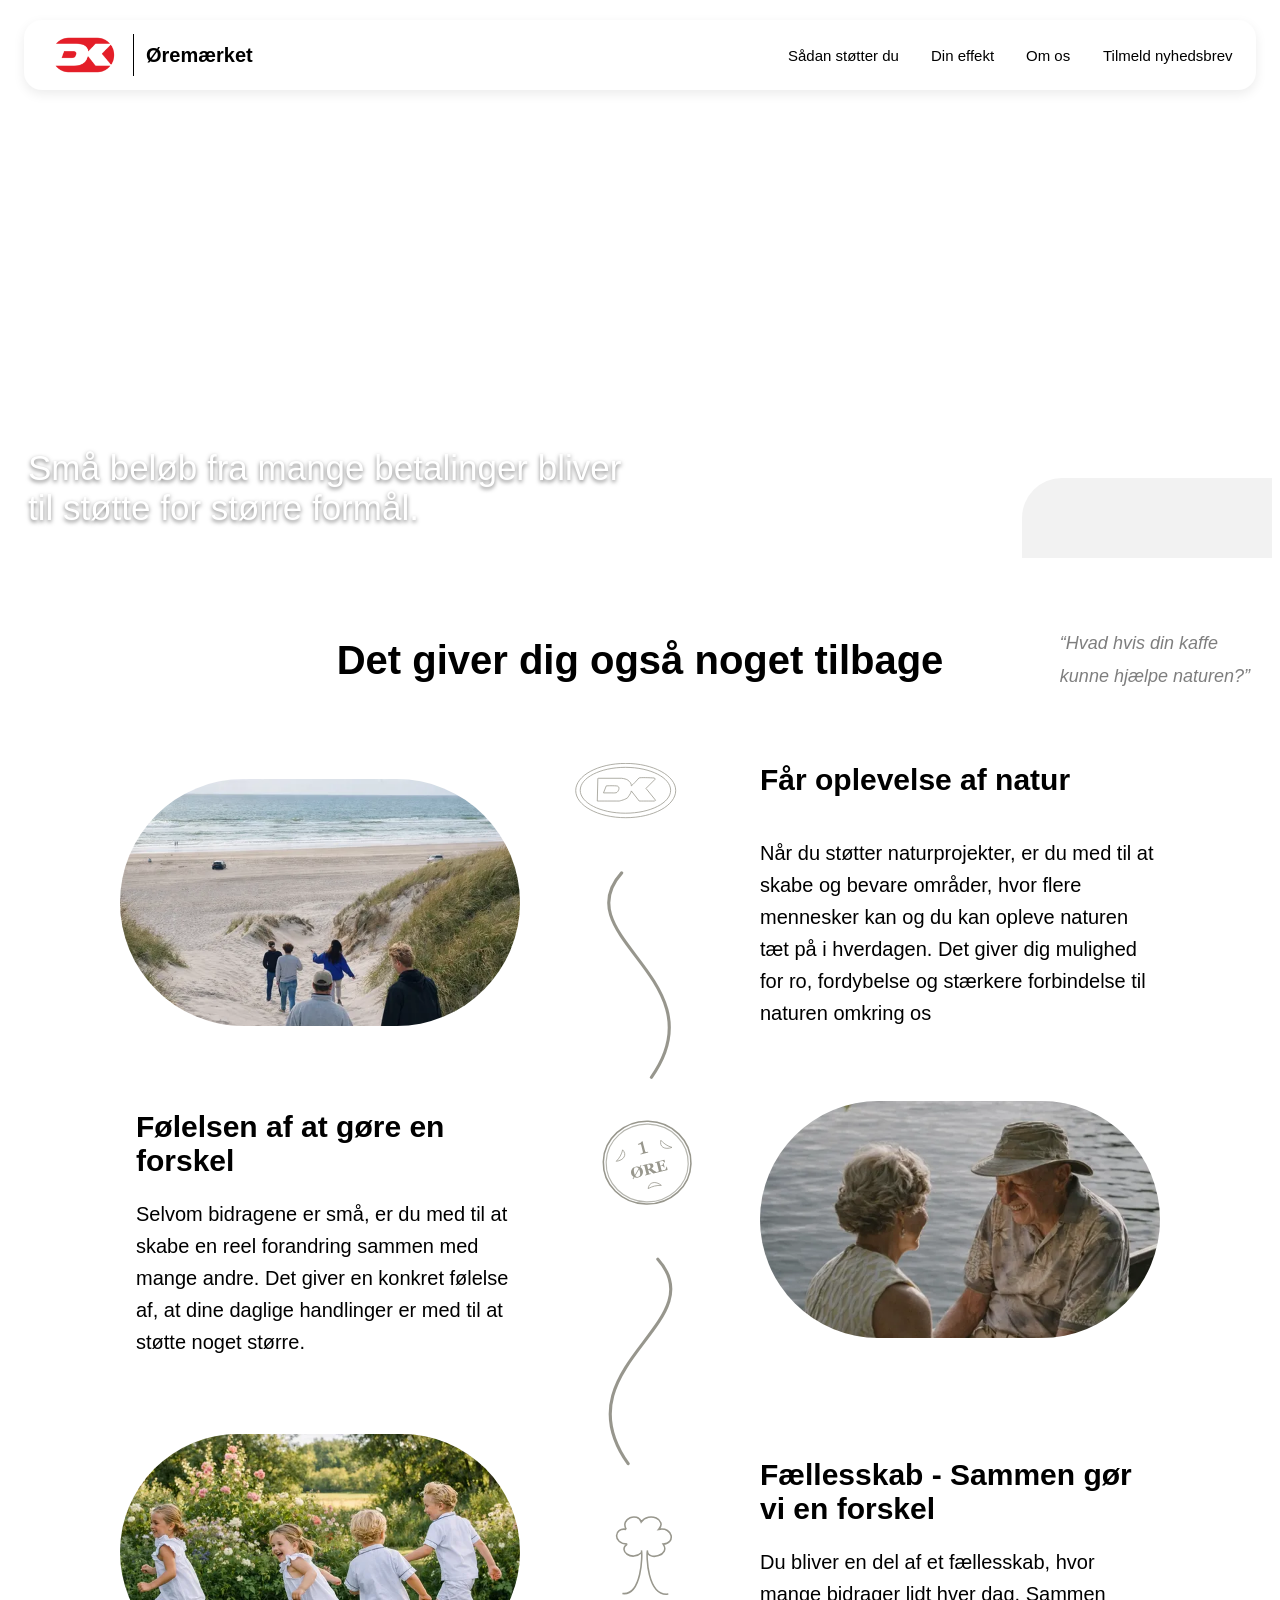
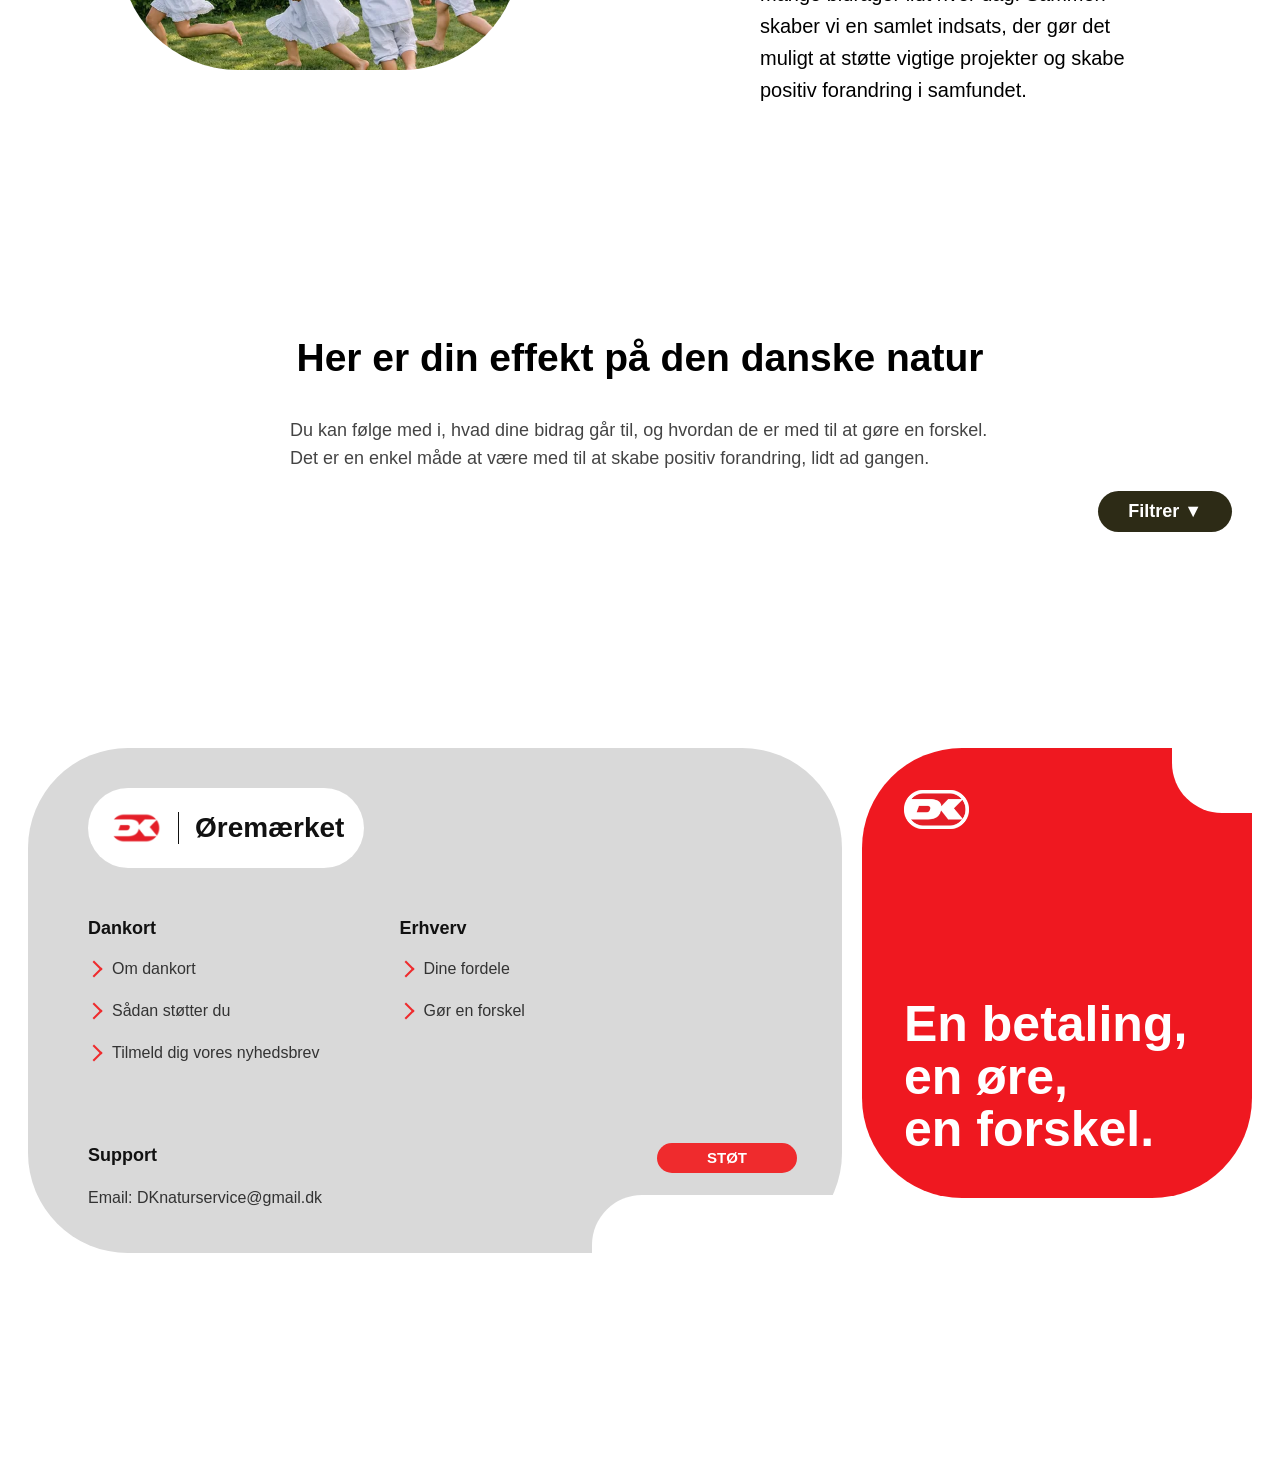
==== commit 9bd5dc9b: "ændring i små ting" ====
--- a/effekt.html
+++ b/effekt.html
@@ -16,7 +16,7 @@
       <div class="header-inner">
         <a href="/" class="logo">
           <img src="img/DK_Logo_CMYK 2.svg" alt="Øremærket Logo" />
-          <span> Øremærket</span>
+          <span>Øremærket</span>
         </a>
 
         <button class="burger" id="burgerBtn">
@@ -50,7 +50,6 @@
         <h1>Det giver dig også noget tilbage</h1>
 
         <div class="layout">
-          <!-- Venstre side -->
           <div class="left-column">
             <div class="content">
               <img src="img/billede1.webp" alt="" />
@@ -79,7 +78,7 @@
                 Når du støtter naturprojekter, er du med til at skabe og bevare områder, hvor flere mennesker kan og du kan opleve naturen tæt på i hverdagen. Det giver dig mulighed for ro, fordybelse og stærkere forbindelse til naturen omkring os
               </p>
 
-              <img class="bille" src="img/billede3.webp" alt="" />
+              <img src="img/billede3.webp" alt="" />
             </div>
 
             <div class="content">
--- a/css/effekt.css
+++ b/css/effekt.css
@@ -1,7 +1,3 @@
-body {
-  background-color: #f2f2f2;
-}
-
 .video-box {
   position: relative;
   width: 100%;
@@ -19,10 +15,10 @@
 
 .video-text {
   position: absolute;
-  bottom: 30px;
+  bottom: 40px;
   left: 20px;
   color: white;
-  font-size: 35px;
+  font-size: 25px;
   text-shadow: 0 2px 4px rgba(0, 0, 0, 0.5);
 }
 
@@ -63,7 +59,7 @@
   grid-template-columns: 1fr 180px 1fr;
   gap: 30px;
   align-items: start;
-  margin: 3em;
+  margin: 1em;
 }
 
 .left-column,
@@ -72,6 +68,10 @@
   flex-direction: column;
   justify-content: center;
   align-items: center;
+}
+
+.left-column {
+  margin-top: -1em;
 }
 
 .content {
@@ -87,17 +87,13 @@
   margin-bottom: 2em;
 }
 
-.bille {
-  margin-top: 2em;
-}
-
 .content h2 {
   font-size: 20px;
   margin: 0;
 }
 
 .content p {
-  font-size: 15px;
+  font-size: 12px;
   line-height: 1.6;
 }
 
@@ -131,8 +127,14 @@
 }
 
 .nature-text p {
-  font-size: 18px;
-  line-height: 1.6;
+  margin-top: 2em;
+}
+.tekst {
+  margin-top: 2em;
+}
+
+.lasttekst {
+  margin-top: 3em;
 }
 
 .nature-grid {
@@ -180,7 +182,7 @@
 }
 
 .nature-card2 p {
-  line-height: 1.5;
+  line-height: 1.6;
   margin-left: 1em;
 }
 
@@ -310,9 +312,6 @@
 }
 
 @media (min-width: 800px) {
-  body {
-    background-color: #f2f2f2;
-  }
   .video-box {
     position: relative;
     width: 100%;
--- a/css/general.css
+++ b/css/general.css
@@ -1,10 +1,10 @@
 footer {
   width: 100%;
-  background: #f2f2f2;
   display: flex;
   justify-content: center;
   padding: 20px;
   box-sizing: border-box;
+  margin-top: -6em;
 }
 
 .footer-container {
@@ -35,7 +35,7 @@
   bottom: -40px;
   width: 250px;
   height: 90px;
-  background: #f2f2f2;
+  background: #ffffff;
   border-top-left-radius: 40px;
 }
 
@@ -154,7 +154,7 @@
   right: 0;
   width: 120px;
   height: 60px;
-  background: #f2f2f2;
+  background: #fff;
   border-bottom-left-radius: 40px;
 }
 
--- a/css/layout.css
+++ b/css/layout.css
@@ -50,6 +50,8 @@
   width: auto;
 }
 
+/* BURGER */
+
 .burger {
   width: 42px;
   height: 42px;
@@ -67,8 +69,10 @@
   height: 2px;
   background: #000;
   border-radius: 10px;
-  transition: 0.3s;
-}
+  transition: all 0.3s ease;
+}
+
+/* Burger animation */
 
 .burger.active span:nth-child(1) {
   transform: rotate(45deg) translate(5px, 5px);
@@ -81,6 +85,8 @@
 .burger.active span:nth-child(3) {
   transform: rotate(-45deg) translate(5px, -5px);
 }
+
+/* NAVIGATION */
 
 .nav {
   width: 100%;
@@ -97,41 +103,42 @@
 .nav a {
   text-decoration: none;
   color: #000;
-
   font-family: sans-serif;
   font-size: 15px;
   font-weight: 500;
-}
+  display: inline-block;
+  transition:
+    transform 0.2s ease,
+    font-weight 0.2s ease;
+  will-change: transform;
+}
+
+/* Hover mobile */
+
+.stoet:hover,
+.effekt:hover,
+.omos:hover,
+.nyhedsbrev:hover {
+  transform: scale(1.03);
+  font-weight: 600;
+}
+
+/* Diverse */
+
 .streg {
   font-size: 30px;
 }
+
 header img {
   border-right: #000 solid 1px;
   padding-right: 15px;
 }
-.stoet:hover:hover {
-  transform: scale(0.7);
-}
-.omos:hover {
-  transform: scale(0.7);
-}
-.effekt:hover {
-  transform: scale(0.7);
-}
-.nyhedsbrev:hover {
-  transform: scale(0.7);
-}
-.stoet:hover,
-.effekt:hover,
-.nyhedsbrev:hover,
-.omos:hover {
-  font-weight: 600;
-  transition: all 0.2s ease;
-}
 
 img {
   width: 100%;
 }
+
+/* HERO */
 
 .hero {
   position: relative;
@@ -145,14 +152,6 @@
   height: 100%;
   object-fit: cover;
   display: block;
-}
-
-.top-header {
-  position: absolute;
-  top: 20px;
-  left: 20px;
-  right: 20px;
-  z-index: 10;
 }
 
 .hero-content {
@@ -165,7 +164,8 @@
   text-align: left;
 }
 
-/* tekst */
+/* TYPOGRAFI */
+
 h1 {
   font-family: "Raleway", sans-serif;
   font-size: 40px;
@@ -187,8 +187,9 @@
   line-height: 1.8;
 }
 
+/* DESKTOP */
+
 @media (min-width: 800px) {
-  /* header */
   .top-header {
     top: 20px;
     left: 24px;
@@ -212,27 +213,15 @@
     gap: 32px;
     margin-top: 0;
   }
-  .stoet:hover:hover {
-    transform: scale(1.1);
-  }
-  .omos:hover {
-    transform: scale(1.1);
-  }
-  .effekt:hover {
-    transform: scale(1.1);
-  }
-  .nyhedsbrev:hover {
-    transform: scale(1.1);
-  }
+
+  /* Hover desktop */
+
   .stoet:hover,
   .effekt:hover,
   .omos:hover,
   .nyhedsbrev:hover {
+    transform: scale(1.08);
     font-weight: 600;
-    transition: all 0.2s ease;
-  }
-  .streg {
-    font-size: 30px;
   }
 
   header img {
@@ -241,16 +230,6 @@
     width: 100%;
   }
 
-  .hero-content {
-    position: absolute;
-    left: 35%;
-    top: 70%;
-    transform: translate(-50%, -50%);
-    z-index: 5;
-    color: black;
-    text-align: left;
-  }
-
   .hero-content h1 {
     font-size: 64px;
     margin-bottom: 16px;
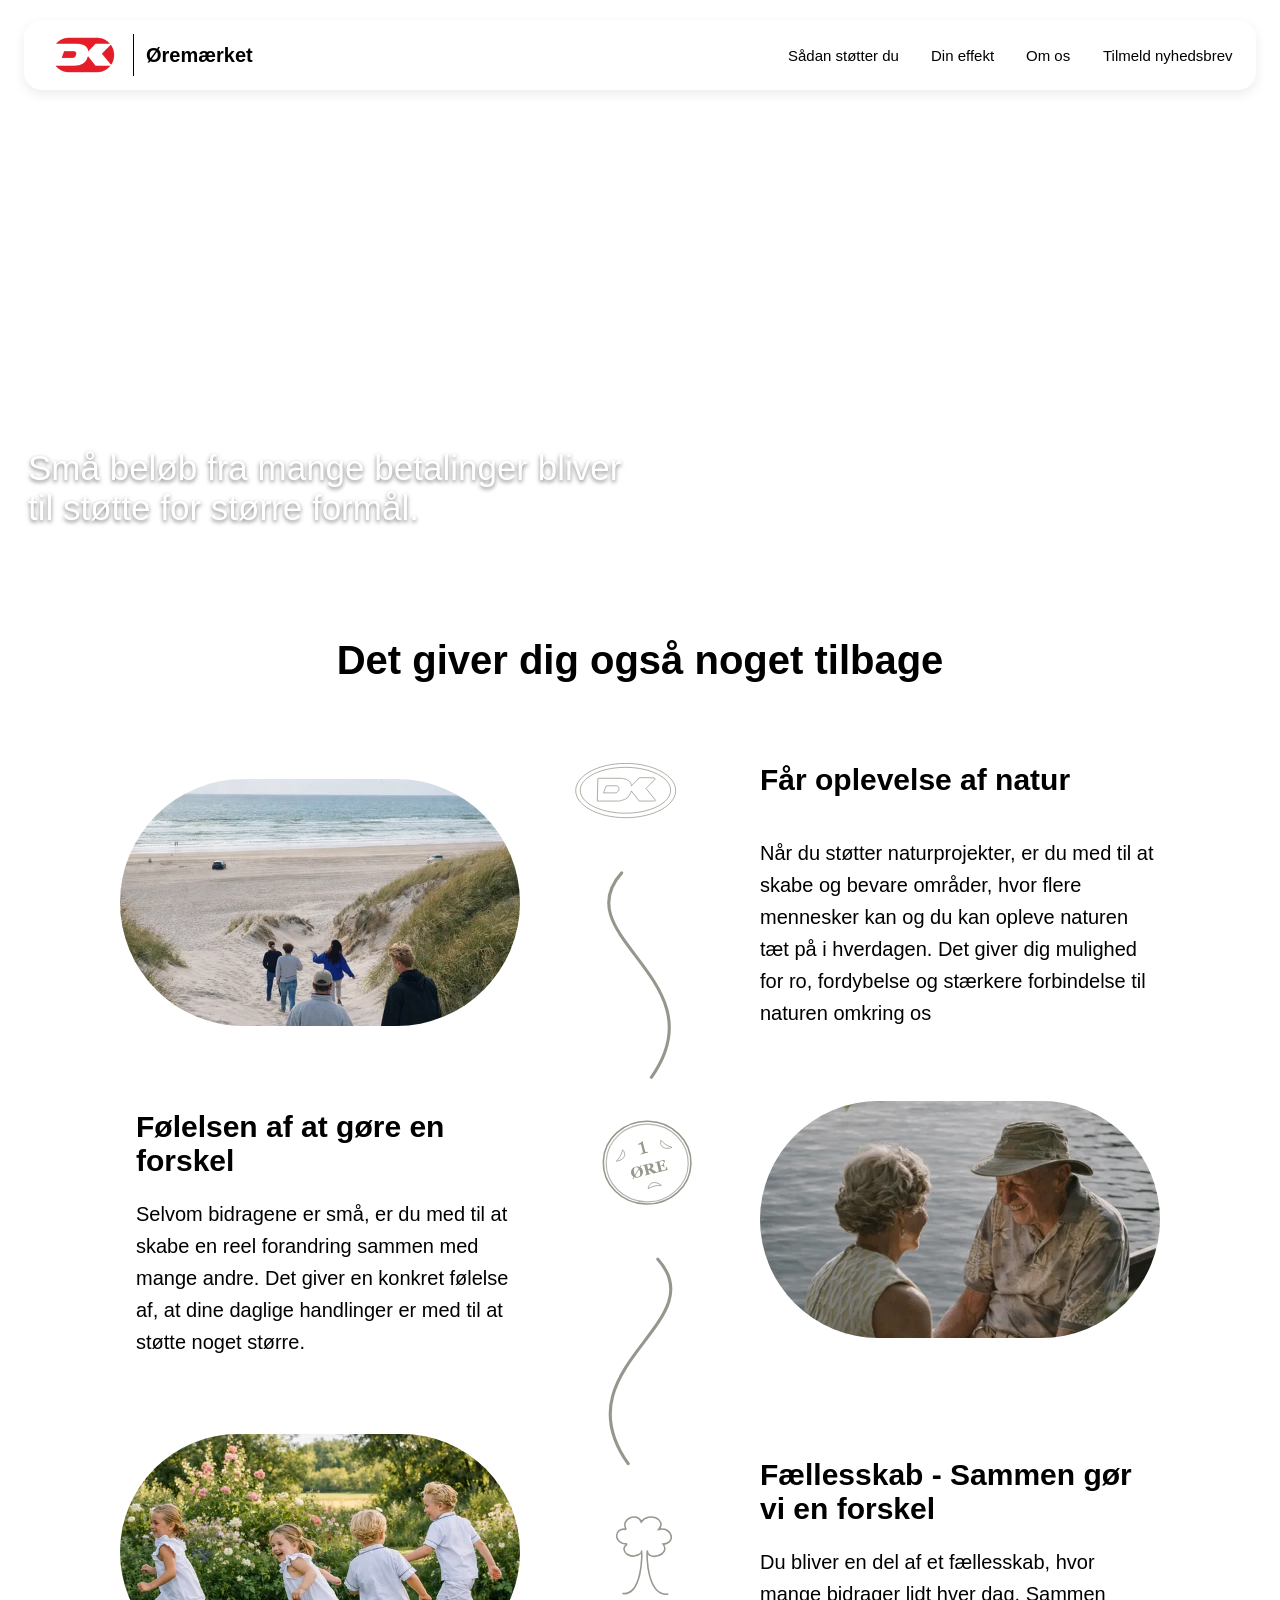
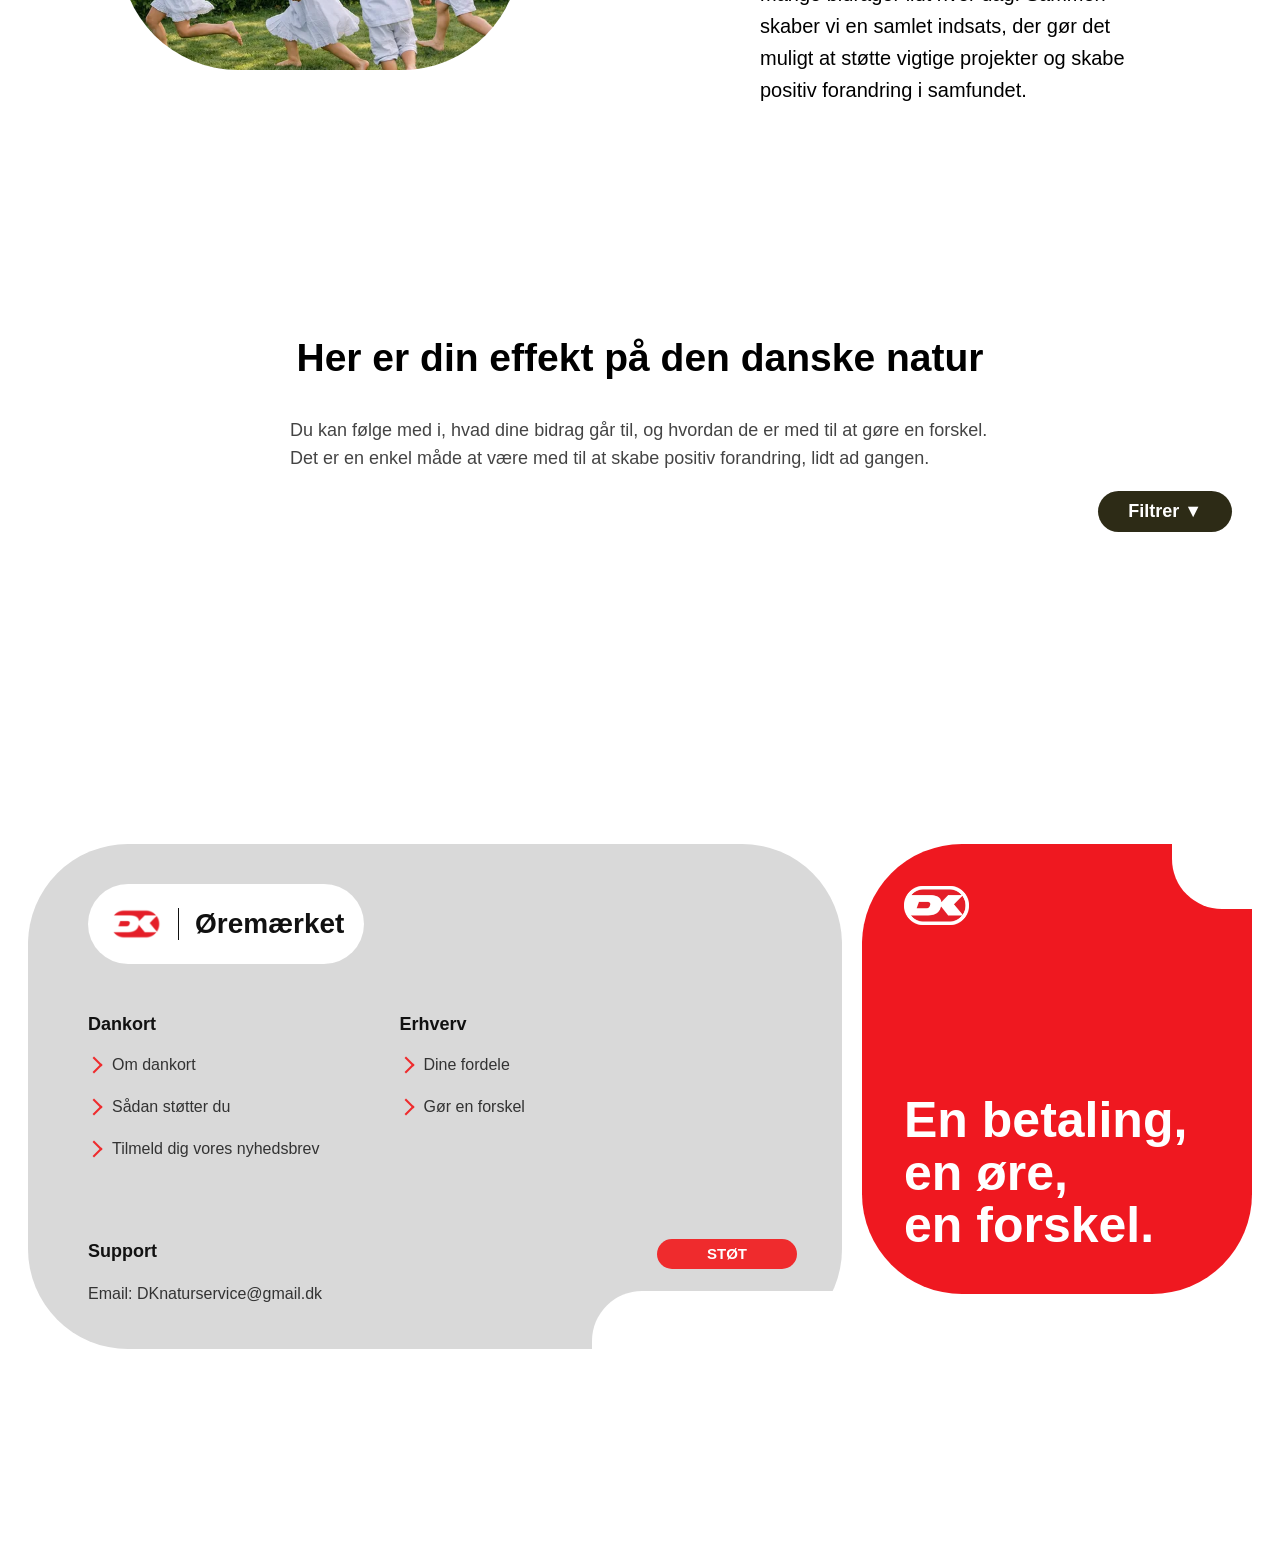
==== commit affb701c: "slet af qoete" ====
--- a/effekt.html
+++ b/effekt.html
@@ -42,9 +42,6 @@
 
           <div class="video-text">Små beløb fra mange betalinger bliver <br />til støtte for større formål.<br /></div>
         </div>
-        <div class="quote-text">
-          <p>“Hvad hvis din kaffe <br />kunne hjælpe naturen?” <br /></p>
-        </div>
       </section>
       <section class="benefits">
         <h1>Det giver dig også noget tilbage</h1>
--- a/css/effekt.css
+++ b/css/effekt.css
@@ -3,7 +3,7 @@
   width: 100%;
   height: 550px;
   overflow: hidden;
-  border-radius: 20px 20px 0px 20px;
+  border-radius: 20px;
 }
 
 .video-box video {
@@ -20,31 +20,6 @@
   color: white;
   font-size: 25px;
   text-shadow: 0 2px 4px rgba(0, 0, 0, 0.5);
-}
-
-.video-box::after {
-  content: "";
-  position: absolute;
-  right: 0;
-  bottom: -40px;
-  height: 120px;
-  width: 200px;
-
-  background: #f2f2f2;
-  border-top-left-radius: 40px;
-}
-
-.video-box {
-  position: relative;
-}
-
-.quote-text {
-  position: absolute;
-  bottom: 190px;
-  right: 9px;
-  word-wrap: break-word;
-  font-style: italic;
-  opacity: 0.5;
 }
 
 .benefits h1 {
@@ -283,7 +258,7 @@
   cursor: pointer;
 }
 .filter-option:hover {
-  background: #2d2b16;
+  background: #4a4830;
   color: white;
 }
 
@@ -304,7 +279,7 @@
   margin-bottom: 3em;
 }
 .filter-btn:hover {
-  background: #727272;
+  background: #4a4830;
 }
 
 .filter-container {
@@ -317,7 +292,7 @@
     width: 100%;
     height: 550px;
     overflow: hidden;
-    border-radius: 20px 20px 0px 20px;
+    border-radius: 20px;
   }
 
   .video-box video {
@@ -334,33 +309,6 @@
     color: white;
     font-size: 35px;
     text-shadow: 0 2px 4px rgba(0, 0, 0, 0.5);
-  }
-
-  .video-box::after {
-    content: "";
-    position: absolute;
-    right: 0;
-    bottom: -40px;
-    height: 120px;
-    width: 250px;
-
-    background: #f2f2f2;
-    border-top-left-radius: 40px;
-  }
-
-  .video-box {
-    position: relative;
-  }
-
-  .quote-text {
-    position: absolute;
-    bottom: 190px;
-    right: 30px;
-    font-size: clamp(14px, 2vw, 20px);
-    max-width: 80vw;
-    word-wrap: break-word;
-    font-style: italic;
-    opacity: 0.5;
   }
 
   /* midterdel */
--- a/css/general.css
+++ b/css/general.css
@@ -4,7 +4,6 @@
   justify-content: center;
   padding: 20px;
   box-sizing: border-box;
-  margin-top: -6em;
 }
 
 .footer-container {
--- a/css/omos.css
+++ b/css/omos.css
@@ -91,8 +91,6 @@
 
 .faellesskab-cta:hover {
   background: #4a4830;
-  transform: translateY(-3px);
-  box-shadow: 0 10px 25px rgba(49, 47, 28, 0.35);
 }
 
 /* Nyhedsbrev fordele */
@@ -238,7 +236,6 @@
     max-height: 720px;
     object-fit: cover;
     object-position: center;
-    margin-top: -7em;
   }
 
   /* Tekstkolonne */
@@ -285,8 +282,6 @@
 
   .faellesskab-cta:hover {
     background: #4a4830;
-    transform: translateY(-3px);
-    box-shadow: 0 10px 25px rgba(49, 47, 28, 0.35);
   }
 
   /* Nyhedsbrev fordele */
@@ -304,7 +299,7 @@
     font-size: 24px;
     font-weight: 550;
     margin-bottom: 40px;
-
+    margin-top: 6em;
     letter-spacing: -0.3px;
 
     display: flex;
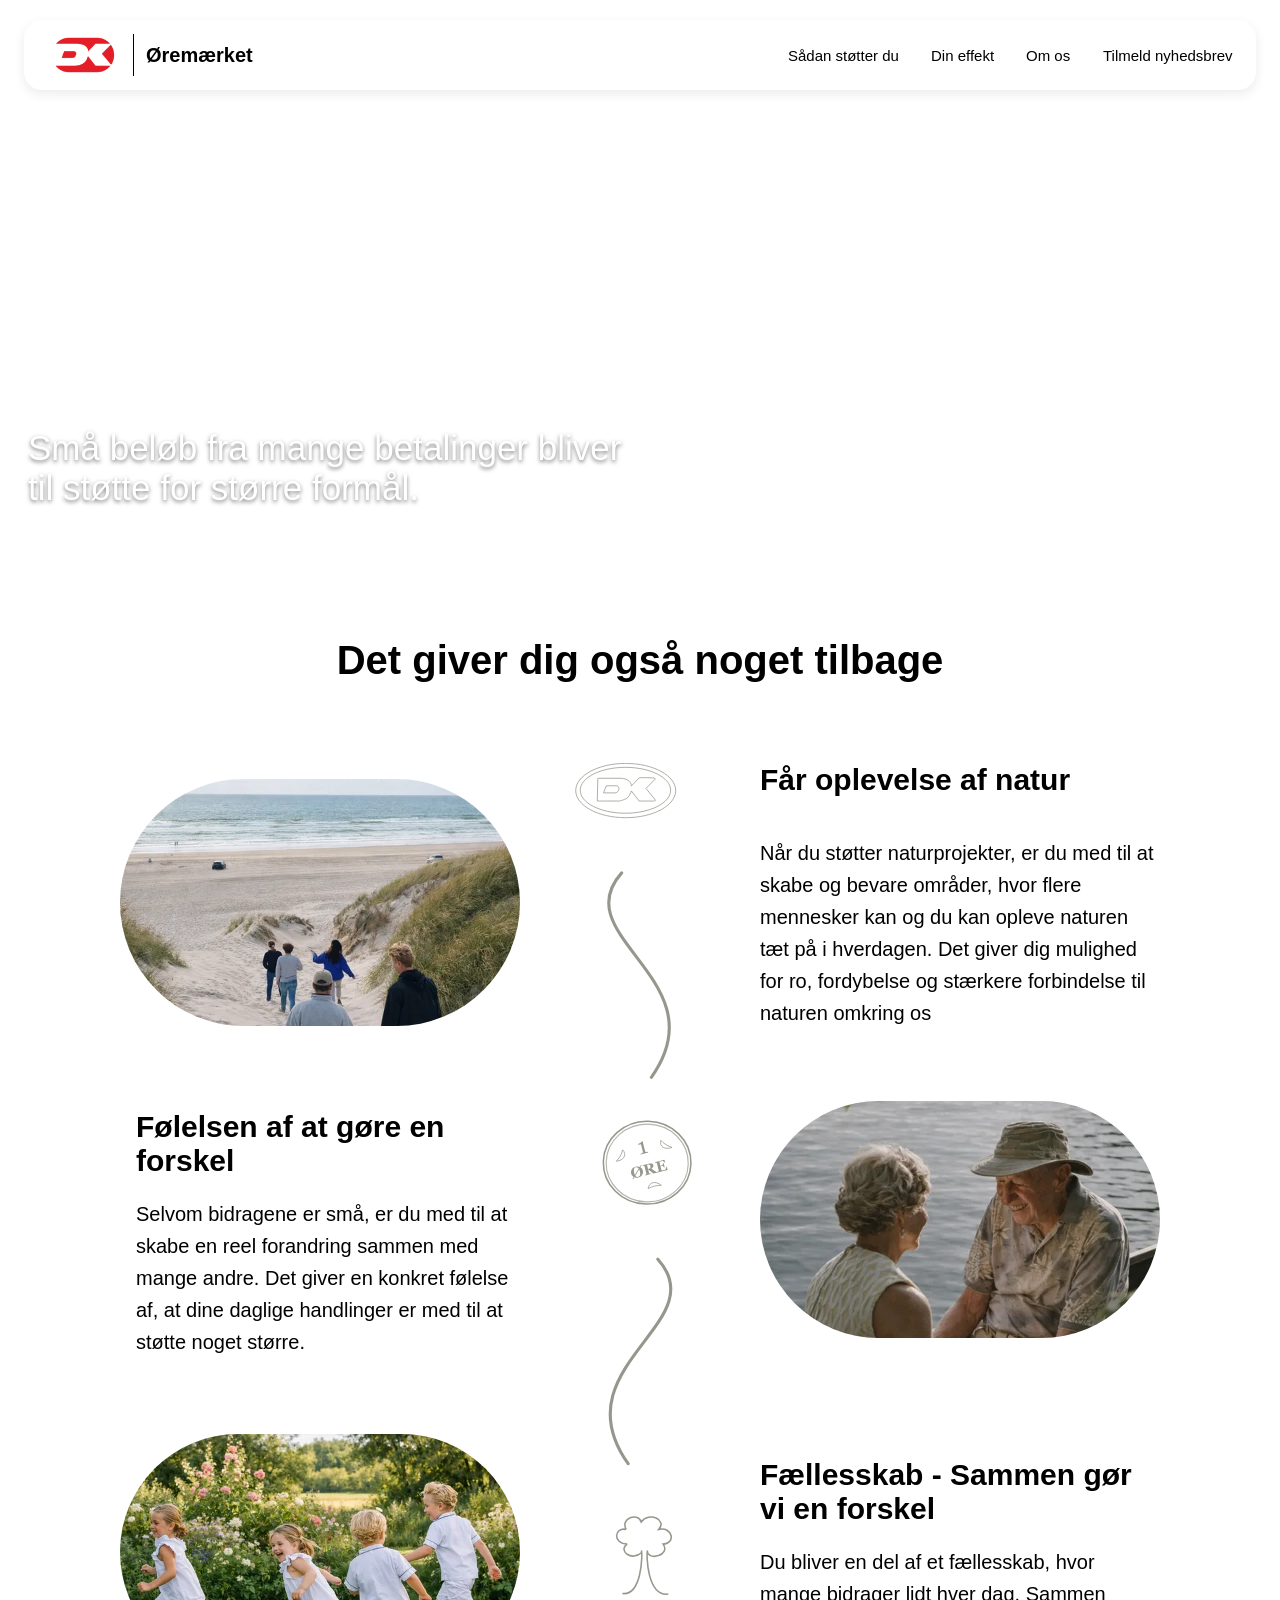
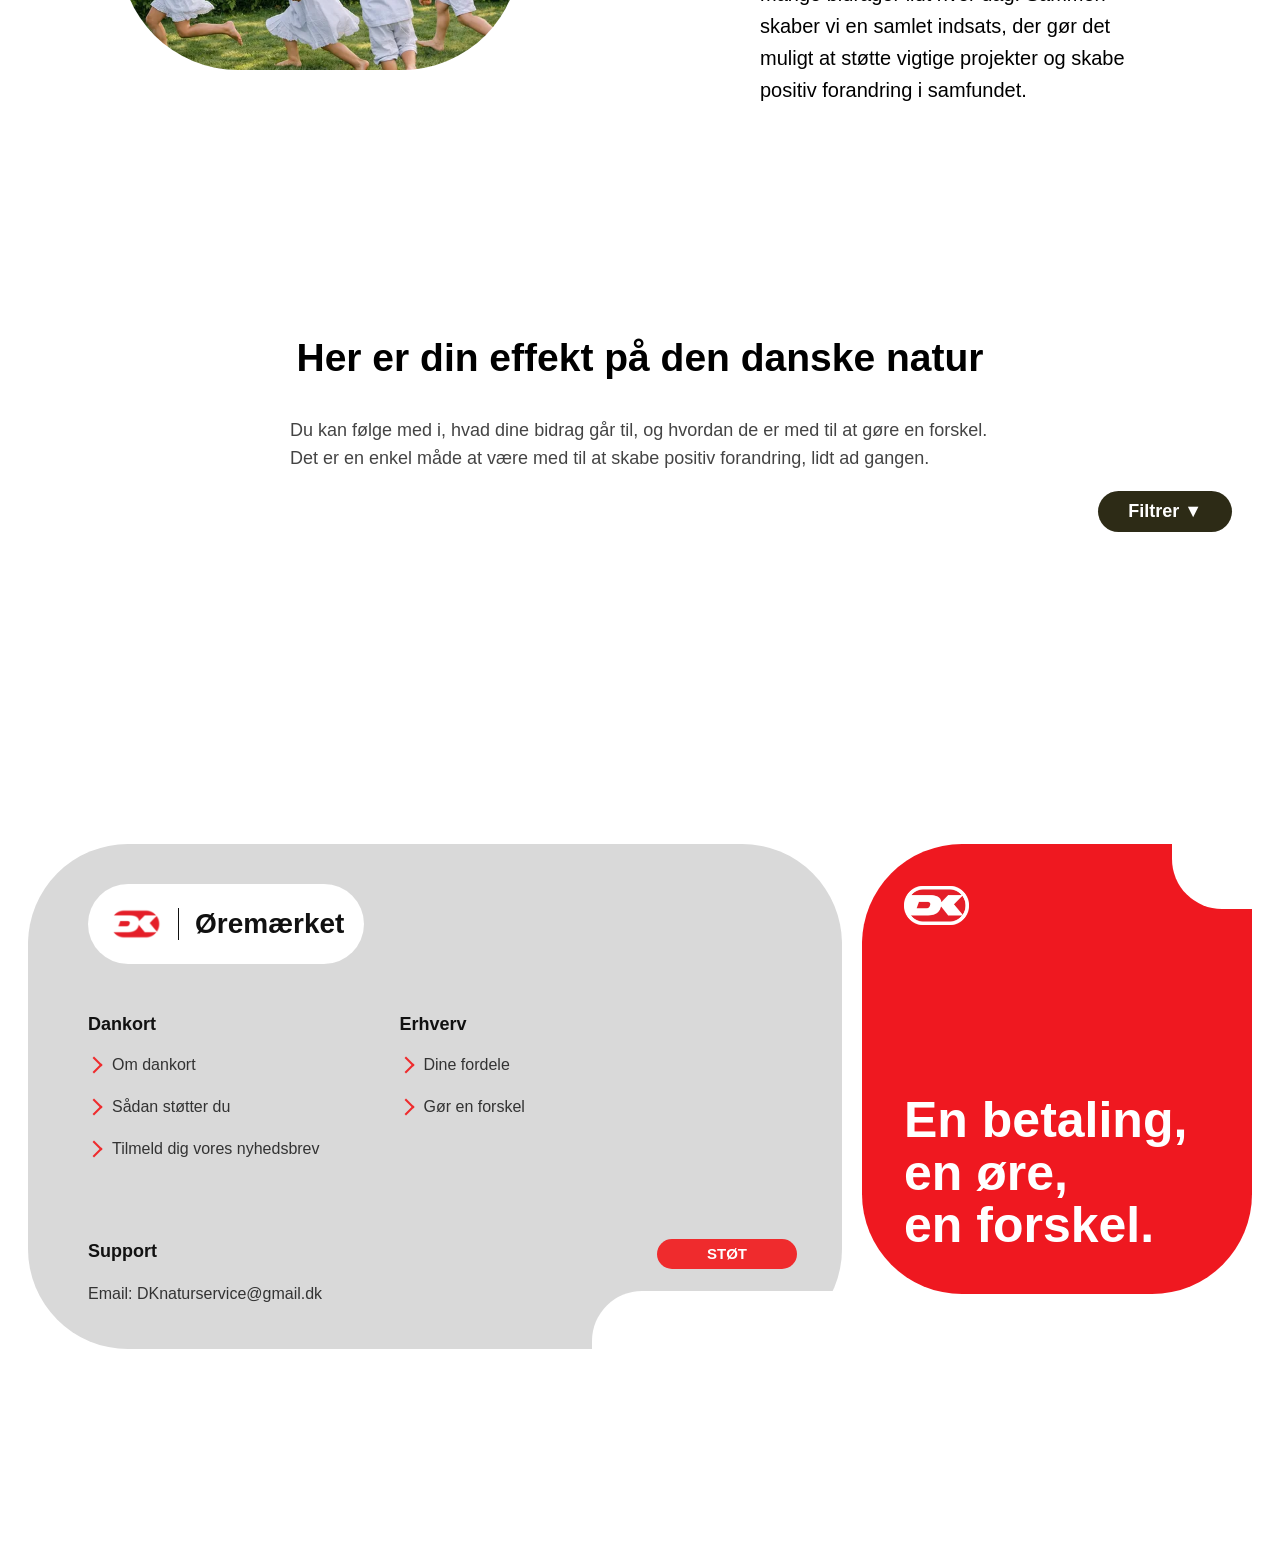
==== commit 59b4f12d: "slet af mellemrum" ====
--- a/effekt.html
+++ b/effekt.html
@@ -15,7 +15,7 @@
     <header class="top-header">
       <div class="header-inner">
         <a href="/" class="logo">
-          <img src="img/DK_Logo_CMYK 2.svg" alt="Øremærket Logo" />
+          <img src="img/DK_Logo_CMYK2.svg" alt="Øremærket Logo" />
           <span>Øremærket</span>
         </a>
 
@@ -162,7 +162,7 @@
       <div class="footer-container">
         <div class="footer-left">
           <div class="footer-logo-box">
-            <img src="img/DK_Logo_CMYK 2.svg" alt="logo" class="logo-icon" />
+            <img src="img/DK_Logo_CMYK2.svg" alt="logo" class="logo-icon" />
 
             <span class="logo-text">Øremærket</span>
           </div>
@@ -211,7 +211,7 @@
         </div>
 
         <div class="footer-right">
-          <img src="img/DK_Logo_CMYK 2.svg" alt="logo" class="right-logo" />
+          <img src="img/DK_Logo_CMYK2.svg" alt="logo" class="right-logo" />
 
           <h2>
             En betaling, en øre, <br />
--- a/css/effekt.css
+++ b/css/effekt.css
@@ -15,7 +15,7 @@
 
 .video-text {
   position: absolute;
-  bottom: 40px;
+  bottom: 50px;
   left: 20px;
   color: white;
   font-size: 25px;
@@ -304,7 +304,7 @@
 
   .video-text {
     position: absolute;
-    bottom: 30px;
+    bottom: 50px;
     left: 20px;
     color: white;
     font-size: 35px;
